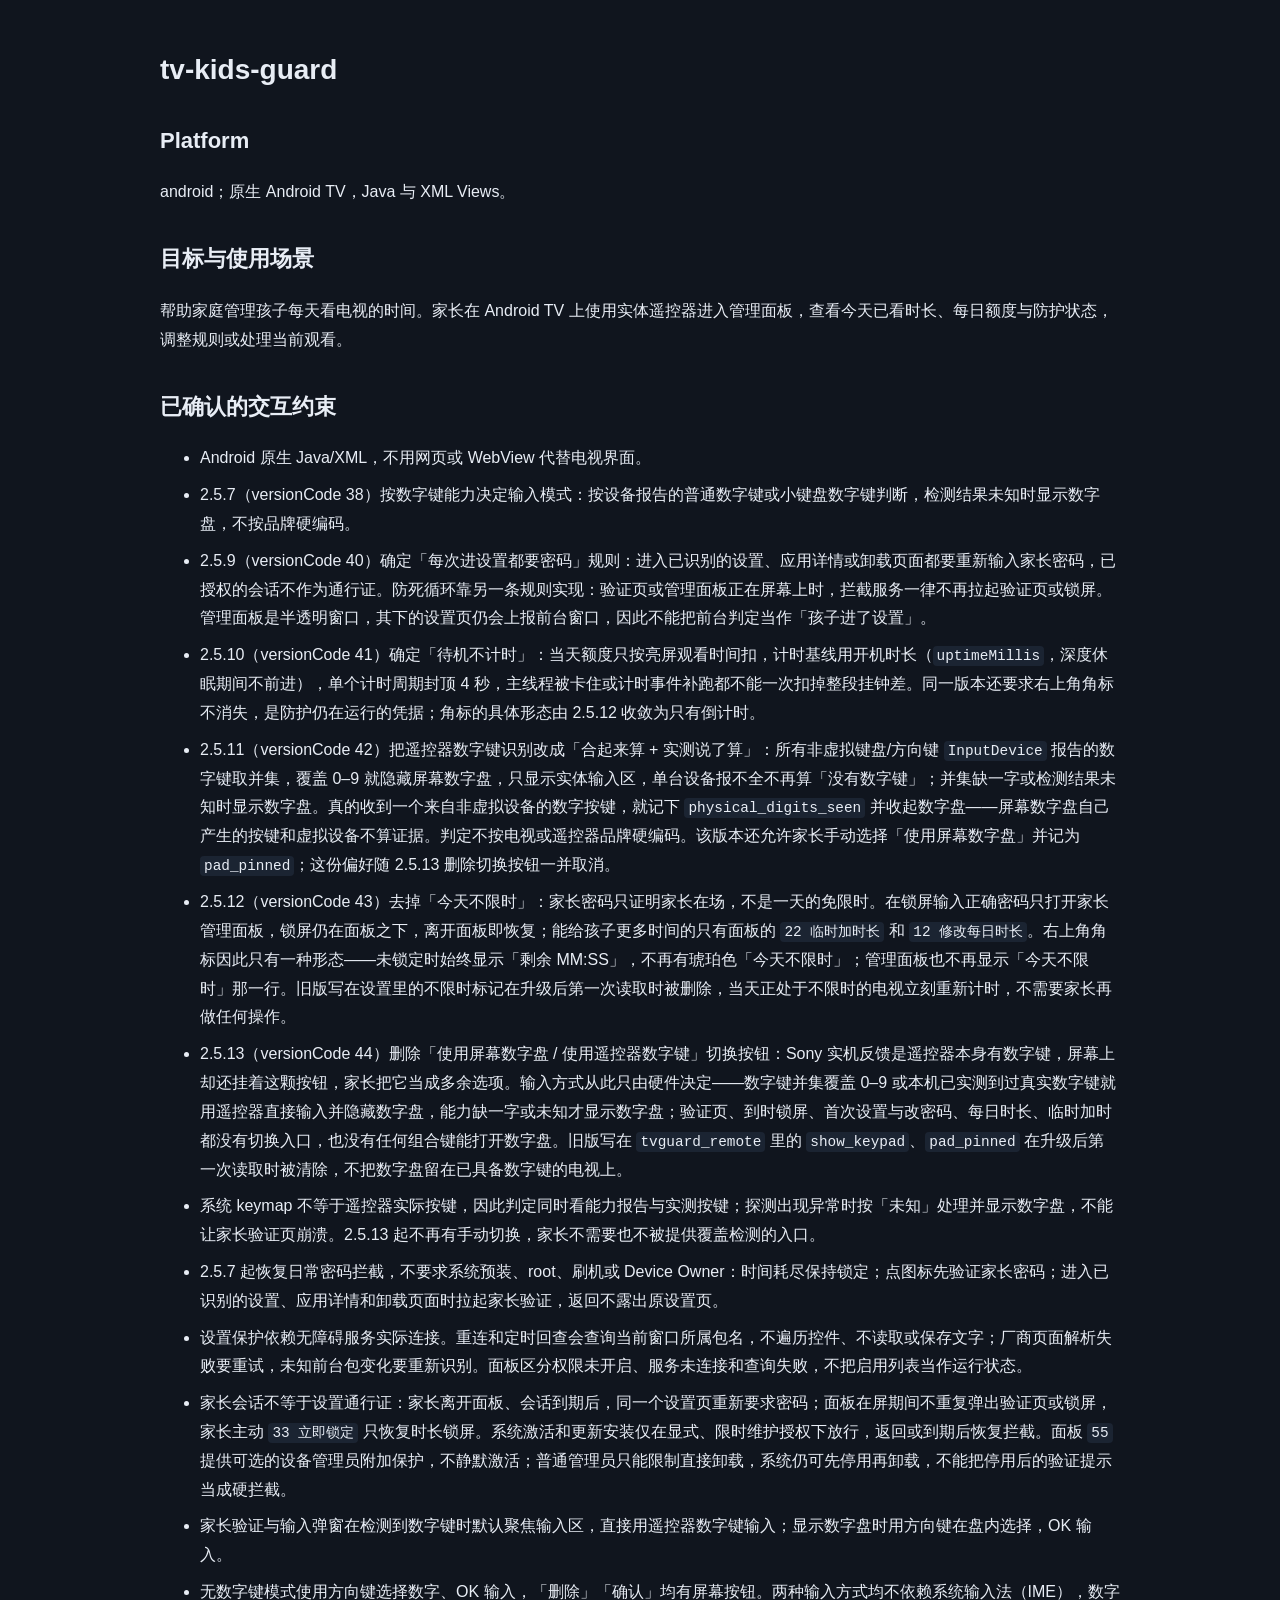
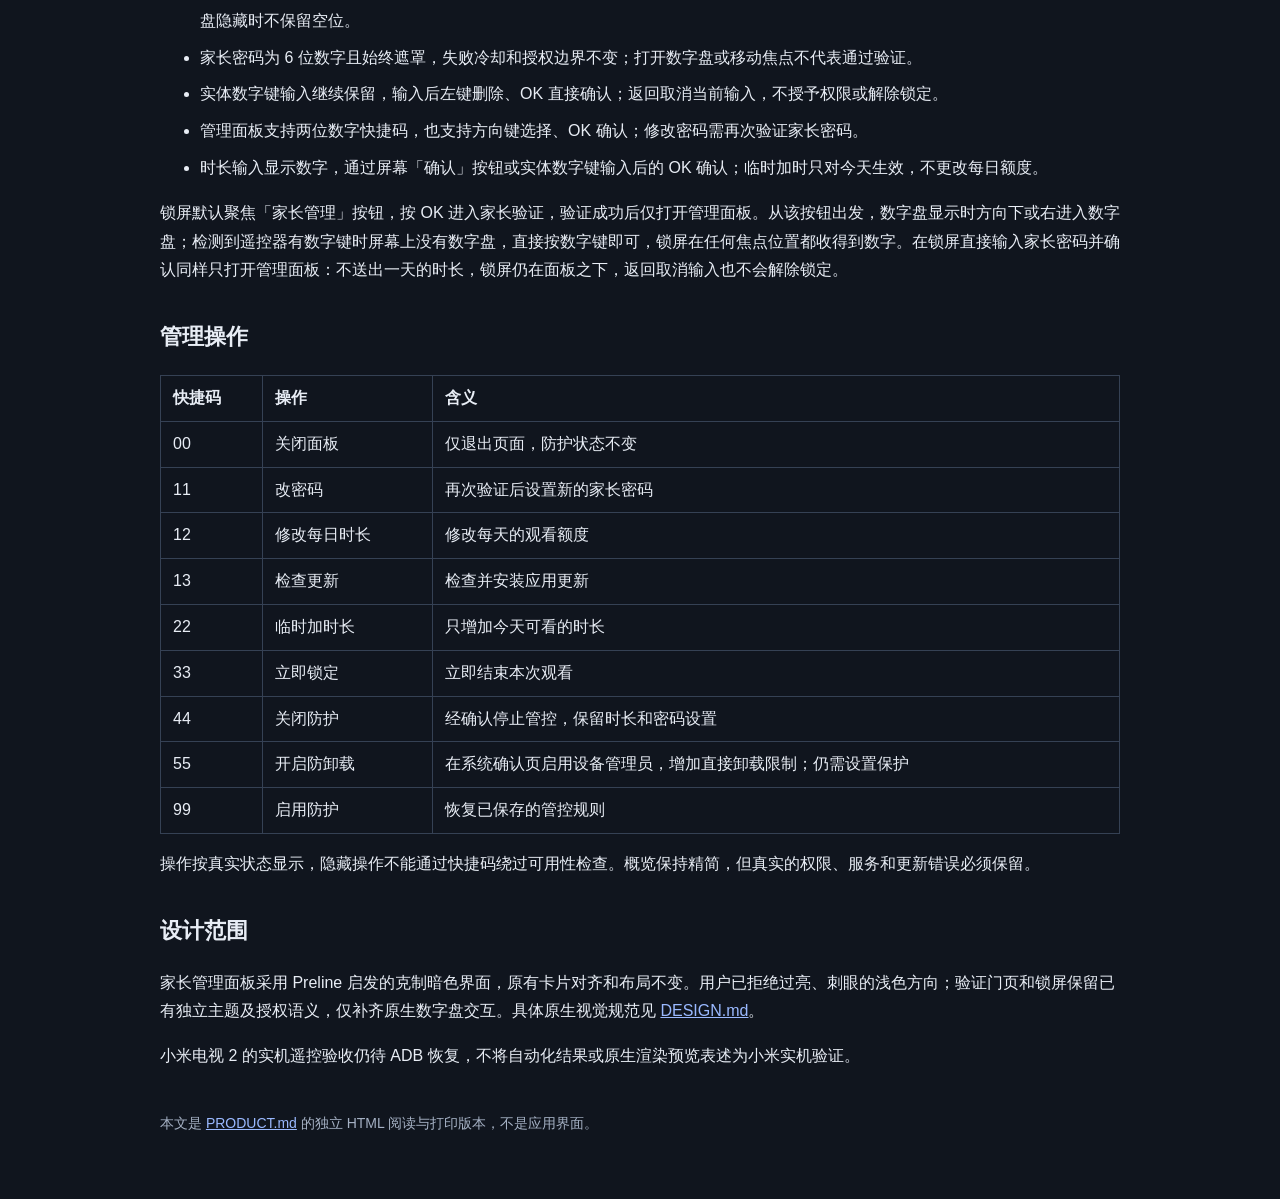
==== PRODUCT.html @ c58eb55c "feat: let the hardware alone pick the input mode The Sony remote has number keys, the pad was correc" ====
<!doctype html>
<html lang="zh-CN">
<head>
<meta charset="utf-8">
<meta name="viewport" content="width=device-width, initial-scale=1">
<title>tv-kids-guard</title>
<style>html{color-scheme:dark}body{margin:0;background:#10151e;color:#e8edf5;font:16px/1.8 sans-serif}main{max-width:960px;margin:auto;padding:32px 24px 64px}h1{font-size:28px;line-height:1.35}h2{font-size:22px;margin-top:32px}p,li{overflow-wrap:anywhere}li+li{margin-top:8px}a{color:#9ab9ff}a:focus-visible,summary:focus-visible{outline:2px solid #9ab9ff;outline-offset:4px}code,pre{font-family:monospace;font-size:.9em}code{background:#1b2432;padding:2px 4px;border-radius:4px}details{padding:12px 16px;background:#1b2432;border:1px solid #354154;border-radius:10px}summary{cursor:pointer}pre{overflow:auto;line-height:1.5}.table-wrap{overflow:auto}table{border-collapse:collapse;width:100%}th,td{padding:8px 12px;border:1px solid #354154;text-align:left}footer{margin-top:40px;color:#a5b1c4;font-size:14px}@media(max-width:600px){main{padding:20px 16px 40px}h1{font-size:25px}}@media print{html{color-scheme:light}body{background:white;color:black;font-size:11pt}main{max-width:none;padding:0}a{color:inherit}code,details{background:transparent}pre{white-space:pre-wrap}h2{break-after:avoid}li,tr{break-inside:avoid}details{display:none}footer{color:#444}}</style>
</head>
<body><main>
<h1>tv-kids-guard</h1>
<h2>Platform</h2>
<p>android；原生 Android TV，Java 与 XML Views。</p>
<h2>目标与使用场景</h2>
<p>帮助家庭管理孩子每天看电视的时间。家长在 Android TV 上使用实体遥控器进入管理面板，查看今天已看时长、每日额度与防护状态，调整规则或处理当前观看。</p>
<h2>已确认的交互约束</h2>
<ul>
  <li>Android 原生 Java/XML，不用网页或 WebView 代替电视界面。</li>
  <li>2.5.7（versionCode 38）按数字键能力决定输入模式：按设备报告的普通数字键或小键盘数字键判断，检测结果未知时显示数字盘，不按品牌硬编码。</li>
  <li>2.5.9（versionCode 40）确定「每次进设置都要密码」规则：进入已识别的设置、应用详情或卸载页面都要重新输入家长密码，已授权的会话不作为通行证。防死循环靠另一条规则实现：验证页或管理面板正在屏幕上时，拦截服务一律不再拉起验证页或锁屏。管理面板是半透明窗口，其下的设置页仍会上报前台窗口，因此不能把前台判定当作「孩子进了设置」。</li>
  <li>2.5.10（versionCode 41）确定「待机不计时」：当天额度只按亮屏观看时间扣，计时基线用开机时长（<code>uptimeMillis</code>，深度休眠期间不前进），单个计时周期封顶 4 秒，主线程被卡住或计时事件补跑都不能一次扣掉整段挂钟差。同一版本还要求右上角角标不消失，是防护仍在运行的凭据；角标的具体形态由 2.5.12 收敛为只有倒计时。</li>
  <li>2.5.11（versionCode 42）把遥控器数字键识别改成「合起来算 + 实测说了算」：所有非虚拟键盘/方向键 <code>InputDevice</code> 报告的数字键取并集，覆盖 0–9 就隐藏屏幕数字盘，只显示实体输入区，单台设备报不全不再算「没有数字键」；并集缺一字或检测结果未知时显示数字盘。真的收到一个来自非虚拟设备的数字按键，就记下 <code>physical_digits_seen</code> 并收起数字盘——屏幕数字盘自己产生的按键和虚拟设备不算证据。判定不按电视或遥控器品牌硬编码。该版本还允许家长手动选择「使用屏幕数字盘」并记为 <code>pad_pinned</code>；这份偏好随 2.5.13 删除切换按钮一并取消。</li>
  <li>2.5.12（versionCode 43）去掉「今天不限时」：家长密码只证明家长在场，不是一天的免限时。在锁屏输入正确密码只打开家长管理面板，锁屏仍在面板之下，离开面板即恢复；能给孩子更多时间的只有面板的 <code>22 临时加时长</code> 和 <code>12 修改每日时长</code>。右上角角标因此只有一种形态——未锁定时始终显示「剩余 MM:SS」，不再有琥珀色「今天不限时」；管理面板也不再显示「今天不限时」那一行。旧版写在设置里的不限时标记在升级后第一次读取时被删除，当天正处于不限时的电视立刻重新计时，不需要家长再做任何操作。</li>
  <li>2.5.13（versionCode 44）删除「使用屏幕数字盘 / 使用遥控器数字键」切换按钮：Sony 实机反馈是遥控器本身有数字键，屏幕上却还挂着这颗按钮，家长把它当成多余选项。输入方式从此只由硬件决定——数字键并集覆盖 0–9 或本机已实测到过真实数字键就用遥控器直接输入并隐藏数字盘，能力缺一字或未知才显示数字盘；验证页、到时锁屏、首次设置与改密码、每日时长、临时加时都没有切换入口，也没有任何组合键能打开数字盘。旧版写在 <code>tvguard_remote</code> 里的 <code>show_keypad</code>、<code>pad_pinned</code> 在升级后第一次读取时被清除，不把数字盘留在已具备数字键的电视上。</li>
  <li>系统 keymap 不等于遥控器实际按键，因此判定同时看能力报告与实测按键；探测出现异常时按「未知」处理并显示数字盘，不能让家长验证页崩溃。2.5.13 起不再有手动切换，家长不需要也不被提供覆盖检测的入口。</li>
  <li>2.5.7 起恢复日常密码拦截，不要求系统预装、root、刷机或 Device Owner：时间耗尽保持锁定；点图标先验证家长密码；进入已识别的设置、应用详情和卸载页面时拉起家长验证，返回不露出原设置页。</li>
  <li>设置保护依赖无障碍服务实际连接。重连和定时回查会查询当前窗口所属包名，不遍历控件、不读取或保存文字；厂商页面解析失败要重试，未知前台包变化要重新识别。面板区分权限未开启、服务未连接和查询失败，不把启用列表当作运行状态。</li>
  <li>家长会话不等于设置通行证：家长离开面板、会话到期后，同一个设置页重新要求密码；面板在屏期间不重复弹出验证页或锁屏，家长主动 <code>33 立即锁定</code> 只恢复时长锁屏。系统激活和更新安装仅在显式、限时维护授权下放行，返回或到期后恢复拦截。面板 <code>55</code> 提供可选的设备管理员附加保护，不静默激活；普通管理员只能限制直接卸载，系统仍可先停用再卸载，不能把停用后的验证提示当成硬拦截。</li>
  <li>家长验证与输入弹窗在检测到数字键时默认聚焦输入区，直接用遥控器数字键输入；显示数字盘时用方向键在盘内选择，OK 输入。</li>
  <li>无数字键模式使用方向键选择数字、OK 输入，「删除」「确认」均有屏幕按钮。两种输入方式均不依赖系统输入法（IME），数字盘隐藏时不保留空位。</li>
  <li>家长密码为 6 位数字且始终遮罩，失败冷却和授权边界不变；打开数字盘或移动焦点不代表通过验证。</li>
  <li>实体数字键输入继续保留，输入后左键删除、OK 直接确认；返回取消当前输入，不授予权限或解除锁定。</li>
  <li>管理面板支持两位数字快捷码，也支持方向键选择、OK 确认；修改密码需再次验证家长密码。</li>
  <li>时长输入显示数字，通过屏幕「确认」按钮或实体数字键输入后的 OK 确认；临时加时只对今天生效，不更改每日额度。</li>
</ul>
<p>锁屏默认聚焦「家长管理」按钮，按 OK 进入家长验证，验证成功后仅打开管理面板。从该按钮出发，数字盘显示时方向下或右进入数字盘；检测到遥控器有数字键时屏幕上没有数字盘，直接按数字键即可，锁屏在任何焦点位置都收得到数字。在锁屏直接输入家长密码并确认同样只打开管理面板：不送出一天的时长，锁屏仍在面板之下，返回取消输入也不会解除锁定。</p>
<h2>管理操作</h2>
<div class="table-wrap" tabindex="0"><table><thead><tr>
<th scope="col">快捷码</th>
<th scope="col">操作</th>
<th scope="col">含义</th>
</tr></thead><tbody>
<tr><td>00</td><td>关闭面板</td><td>仅退出页面，防护状态不变</td></tr>
<tr><td>11</td><td>改密码</td><td>再次验证后设置新的家长密码</td></tr>
<tr><td>12</td><td>修改每日时长</td><td>修改每天的观看额度</td></tr>
<tr><td>13</td><td>检查更新</td><td>检查并安装应用更新</td></tr>
<tr><td>22</td><td>临时加时长</td><td>只增加今天可看的时长</td></tr>
<tr><td>33</td><td>立即锁定</td><td>立即结束本次观看</td></tr>
<tr><td>44</td><td>关闭防护</td><td>经确认停止管控，保留时长和密码设置</td></tr>
<tr><td>55</td><td>开启防卸载</td><td>在系统确认页启用设备管理员，增加直接卸载限制；仍需设置保护</td></tr>
<tr><td>99</td><td>启用防护</td><td>恢复已保存的管控规则</td></tr>
</tbody></table></div>
<p>操作按真实状态显示，隐藏操作不能通过快捷码绕过可用性检查。概览保持精简，但真实的权限、服务和更新错误必须保留。</p>
<h2>设计范围</h2>
<p>家长管理面板采用 Preline 启发的克制暗色界面，原有卡片对齐和布局不变。用户已拒绝过亮、刺眼的浅色方向；验证门页和锁屏保留已有独立主题及授权语义，仅补齐原生数字盘交互。具体原生视觉规范见 <a href="DESIGN.md">DESIGN.md</a>。</p>
<p>小米电视 2 的实机遥控验收仍待 ADB 恢复，不将自动化结果或原生渲染预览表述为小米实机验证。</p>
<footer>本文是 <a href="PRODUCT.md">PRODUCT.md</a> 的独立 HTML 阅读与打印版本，不是应用界面。</footer>
</main></body>
</html>
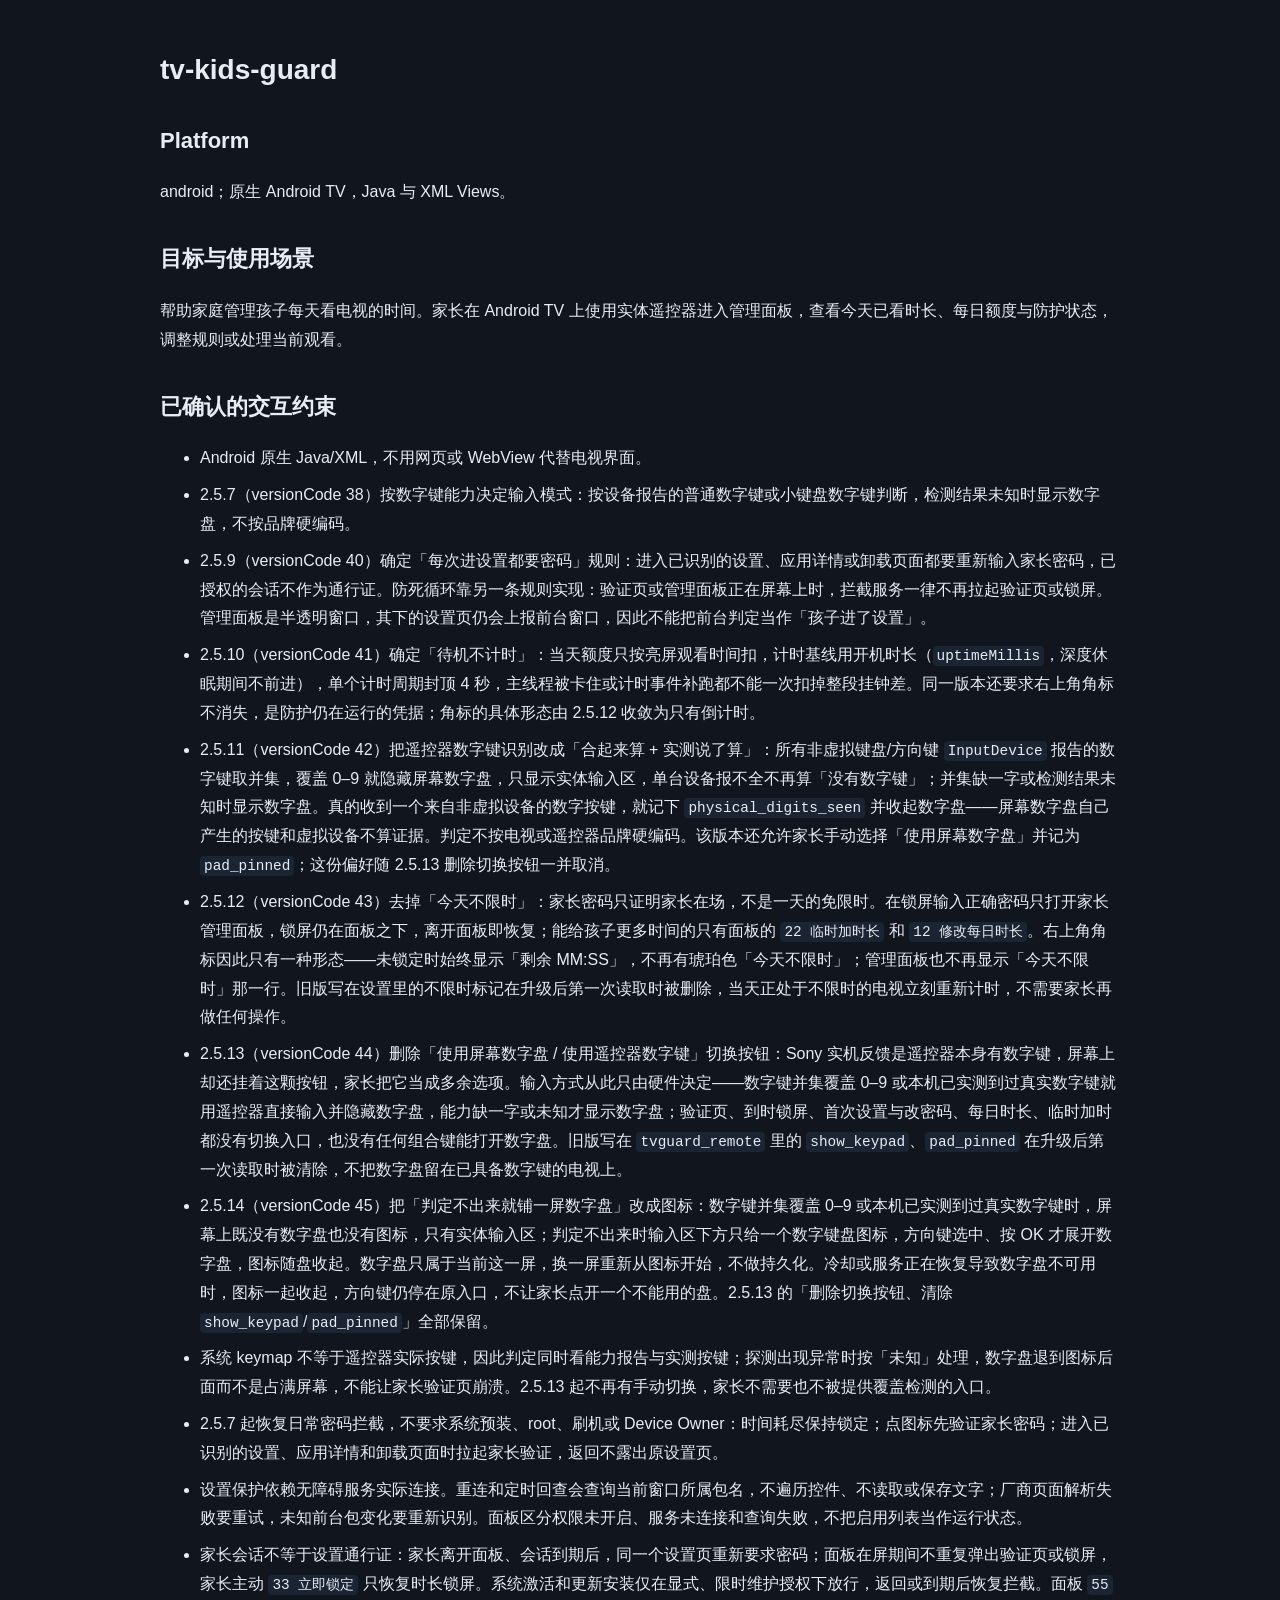
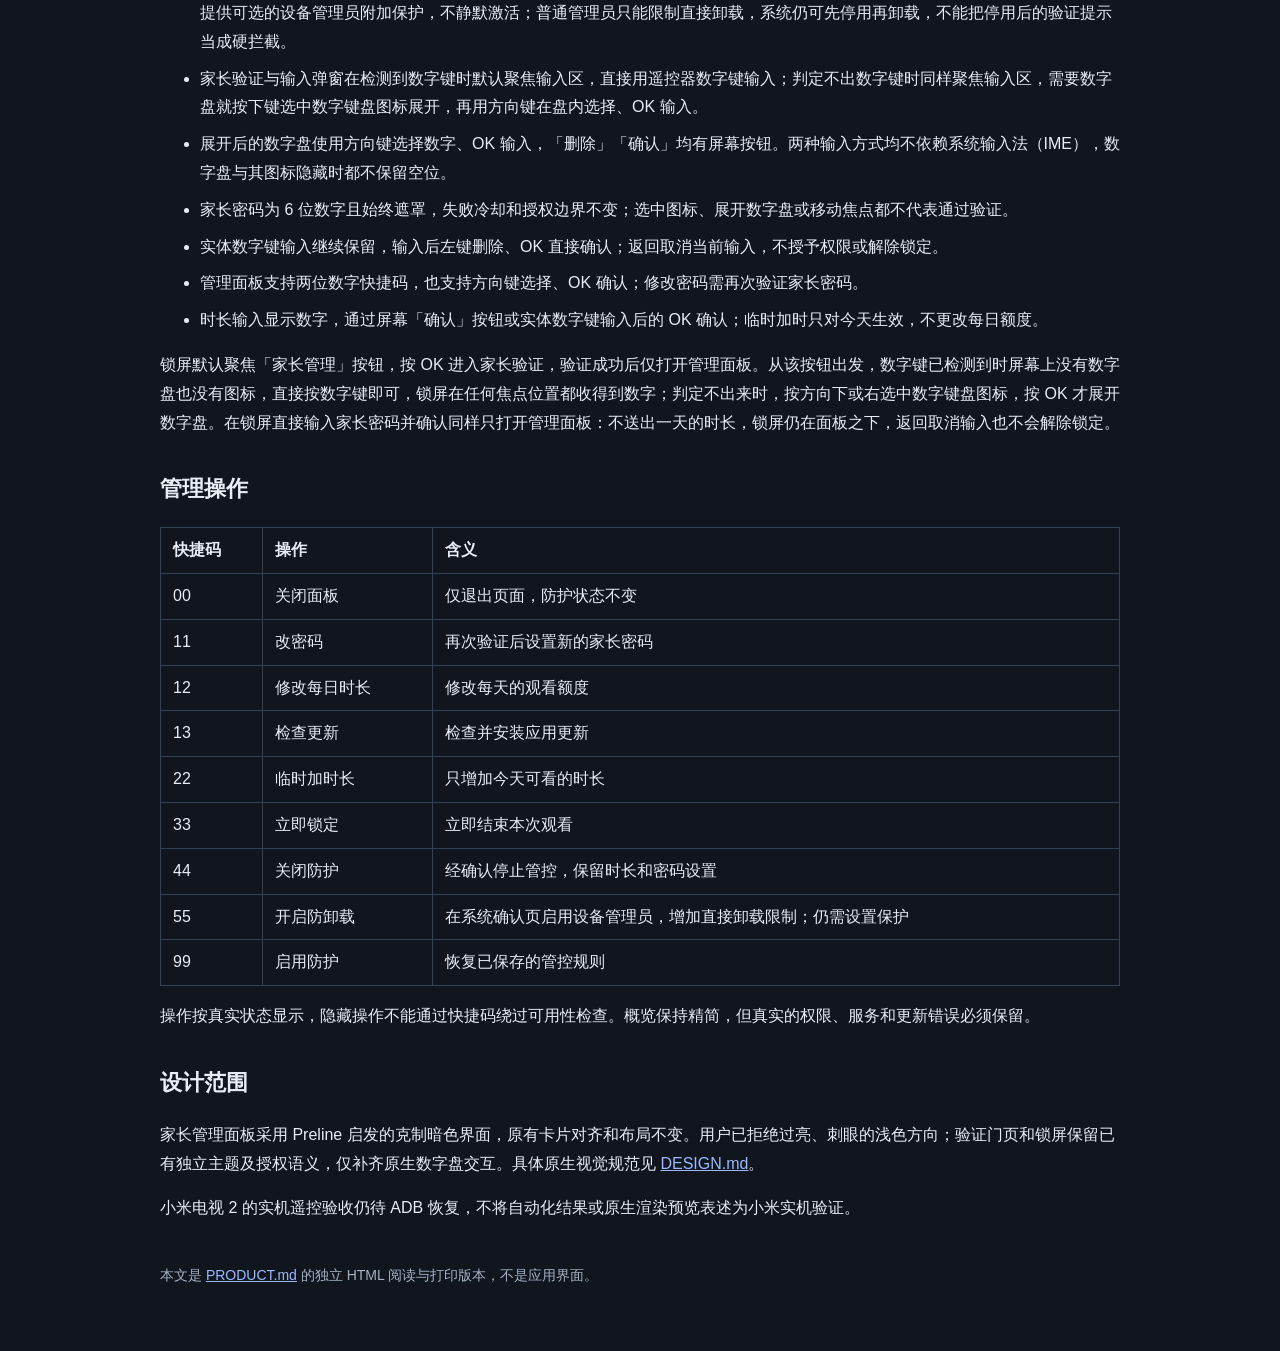
==== commit d4848f39: "feat: keep the number pad behind an icon until it is asked for 2.5.14 (versionCode 45). A television" ====
--- a/PRODUCT.html
+++ b/PRODUCT.html
@@ -21,18 +21,19 @@
   <li>2.5.11（versionCode 42）把遥控器数字键识别改成「合起来算 + 实测说了算」：所有非虚拟键盘/方向键 <code>InputDevice</code> 报告的数字键取并集，覆盖 0–9 就隐藏屏幕数字盘，只显示实体输入区，单台设备报不全不再算「没有数字键」；并集缺一字或检测结果未知时显示数字盘。真的收到一个来自非虚拟设备的数字按键，就记下 <code>physical_digits_seen</code> 并收起数字盘——屏幕数字盘自己产生的按键和虚拟设备不算证据。判定不按电视或遥控器品牌硬编码。该版本还允许家长手动选择「使用屏幕数字盘」并记为 <code>pad_pinned</code>；这份偏好随 2.5.13 删除切换按钮一并取消。</li>
   <li>2.5.12（versionCode 43）去掉「今天不限时」：家长密码只证明家长在场，不是一天的免限时。在锁屏输入正确密码只打开家长管理面板，锁屏仍在面板之下，离开面板即恢复；能给孩子更多时间的只有面板的 <code>22 临时加时长</code> 和 <code>12 修改每日时长</code>。右上角角标因此只有一种形态——未锁定时始终显示「剩余 MM:SS」，不再有琥珀色「今天不限时」；管理面板也不再显示「今天不限时」那一行。旧版写在设置里的不限时标记在升级后第一次读取时被删除，当天正处于不限时的电视立刻重新计时，不需要家长再做任何操作。</li>
   <li>2.5.13（versionCode 44）删除「使用屏幕数字盘 / 使用遥控器数字键」切换按钮：Sony 实机反馈是遥控器本身有数字键，屏幕上却还挂着这颗按钮，家长把它当成多余选项。输入方式从此只由硬件决定——数字键并集覆盖 0–9 或本机已实测到过真实数字键就用遥控器直接输入并隐藏数字盘，能力缺一字或未知才显示数字盘；验证页、到时锁屏、首次设置与改密码、每日时长、临时加时都没有切换入口，也没有任何组合键能打开数字盘。旧版写在 <code>tvguard_remote</code> 里的 <code>show_keypad</code>、<code>pad_pinned</code> 在升级后第一次读取时被清除，不把数字盘留在已具备数字键的电视上。</li>
-  <li>系统 keymap 不等于遥控器实际按键，因此判定同时看能力报告与实测按键；探测出现异常时按「未知」处理并显示数字盘，不能让家长验证页崩溃。2.5.13 起不再有手动切换，家长不需要也不被提供覆盖检测的入口。</li>
+  <li>2.5.14（versionCode 45）把「判定不出来就铺一屏数字盘」改成图标：数字键并集覆盖 0–9 或本机已实测到过真实数字键时，屏幕上既没有数字盘也没有图标，只有实体输入区；判定不出来时输入区下方只给一个数字键盘图标，方向键选中、按 OK 才展开数字盘，图标随盘收起。数字盘只属于当前这一屏，换一屏重新从图标开始，不做持久化。冷却或服务正在恢复导致数字盘不可用时，图标一起收起，方向键仍停在原入口，不让家长点开一个不能用的盘。2.5.13 的「删除切换按钮、清除 <code>show_keypad</code>/<code>pad_pinned</code>」全部保留。</li>
+  <li>系统 keymap 不等于遥控器实际按键，因此判定同时看能力报告与实测按键；探测出现异常时按「未知」处理，数字盘退到图标后面而不是占满屏幕，不能让家长验证页崩溃。2.5.13 起不再有手动切换，家长不需要也不被提供覆盖检测的入口。</li>
   <li>2.5.7 起恢复日常密码拦截，不要求系统预装、root、刷机或 Device Owner：时间耗尽保持锁定；点图标先验证家长密码；进入已识别的设置、应用详情和卸载页面时拉起家长验证，返回不露出原设置页。</li>
   <li>设置保护依赖无障碍服务实际连接。重连和定时回查会查询当前窗口所属包名，不遍历控件、不读取或保存文字；厂商页面解析失败要重试，未知前台包变化要重新识别。面板区分权限未开启、服务未连接和查询失败，不把启用列表当作运行状态。</li>
   <li>家长会话不等于设置通行证：家长离开面板、会话到期后，同一个设置页重新要求密码；面板在屏期间不重复弹出验证页或锁屏，家长主动 <code>33 立即锁定</code> 只恢复时长锁屏。系统激活和更新安装仅在显式、限时维护授权下放行，返回或到期后恢复拦截。面板 <code>55</code> 提供可选的设备管理员附加保护，不静默激活；普通管理员只能限制直接卸载，系统仍可先停用再卸载，不能把停用后的验证提示当成硬拦截。</li>
-  <li>家长验证与输入弹窗在检测到数字键时默认聚焦输入区，直接用遥控器数字键输入；显示数字盘时用方向键在盘内选择，OK 输入。</li>
-  <li>无数字键模式使用方向键选择数字、OK 输入，「删除」「确认」均有屏幕按钮。两种输入方式均不依赖系统输入法（IME），数字盘隐藏时不保留空位。</li>
-  <li>家长密码为 6 位数字且始终遮罩，失败冷却和授权边界不变；打开数字盘或移动焦点不代表通过验证。</li>
+  <li>家长验证与输入弹窗在检测到数字键时默认聚焦输入区，直接用遥控器数字键输入；判定不出数字键时同样聚焦输入区，需要数字盘就按下键选中数字键盘图标展开，再用方向键在盘内选择、OK 输入。</li>
+  <li>展开后的数字盘使用方向键选择数字、OK 输入，「删除」「确认」均有屏幕按钮。两种输入方式均不依赖系统输入法（IME），数字盘与其图标隐藏时都不保留空位。</li>
+  <li>家长密码为 6 位数字且始终遮罩，失败冷却和授权边界不变；选中图标、展开数字盘或移动焦点都不代表通过验证。</li>
   <li>实体数字键输入继续保留，输入后左键删除、OK 直接确认；返回取消当前输入，不授予权限或解除锁定。</li>
   <li>管理面板支持两位数字快捷码，也支持方向键选择、OK 确认；修改密码需再次验证家长密码。</li>
   <li>时长输入显示数字，通过屏幕「确认」按钮或实体数字键输入后的 OK 确认；临时加时只对今天生效，不更改每日额度。</li>
 </ul>
-<p>锁屏默认聚焦「家长管理」按钮，按 OK 进入家长验证，验证成功后仅打开管理面板。从该按钮出发，数字盘显示时方向下或右进入数字盘；检测到遥控器有数字键时屏幕上没有数字盘，直接按数字键即可，锁屏在任何焦点位置都收得到数字。在锁屏直接输入家长密码并确认同样只打开管理面板：不送出一天的时长，锁屏仍在面板之下，返回取消输入也不会解除锁定。</p>
+<p>锁屏默认聚焦「家长管理」按钮，按 OK 进入家长验证，验证成功后仅打开管理面板。从该按钮出发，数字键已检测到时屏幕上没有数字盘也没有图标，直接按数字键即可，锁屏在任何焦点位置都收得到数字；判定不出来时，按方向下或右选中数字键盘图标，按 OK 才展开数字盘。在锁屏直接输入家长密码并确认同样只打开管理面板：不送出一天的时长，锁屏仍在面板之下，返回取消输入也不会解除锁定。</p>
 <h2>管理操作</h2>
 <div class="table-wrap" tabindex="0"><table><thead><tr>
 <th scope="col">快捷码</th>
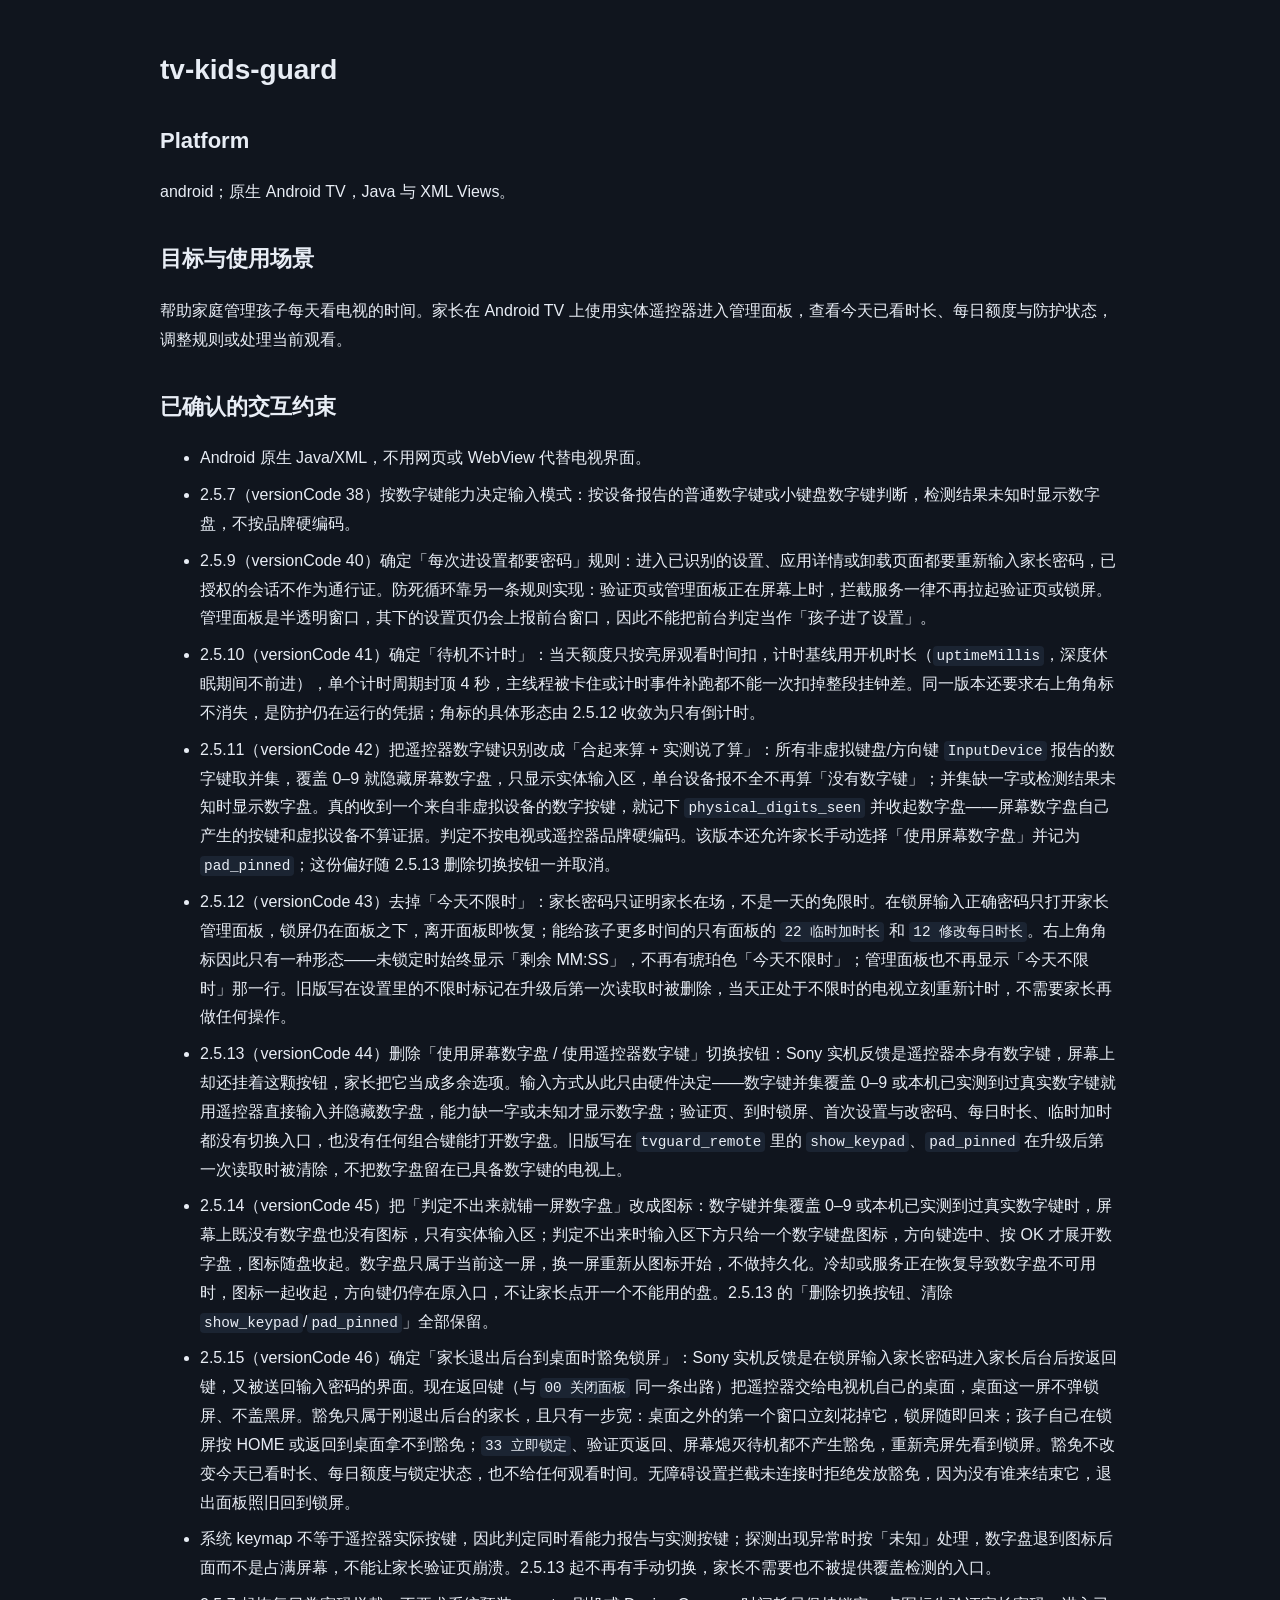
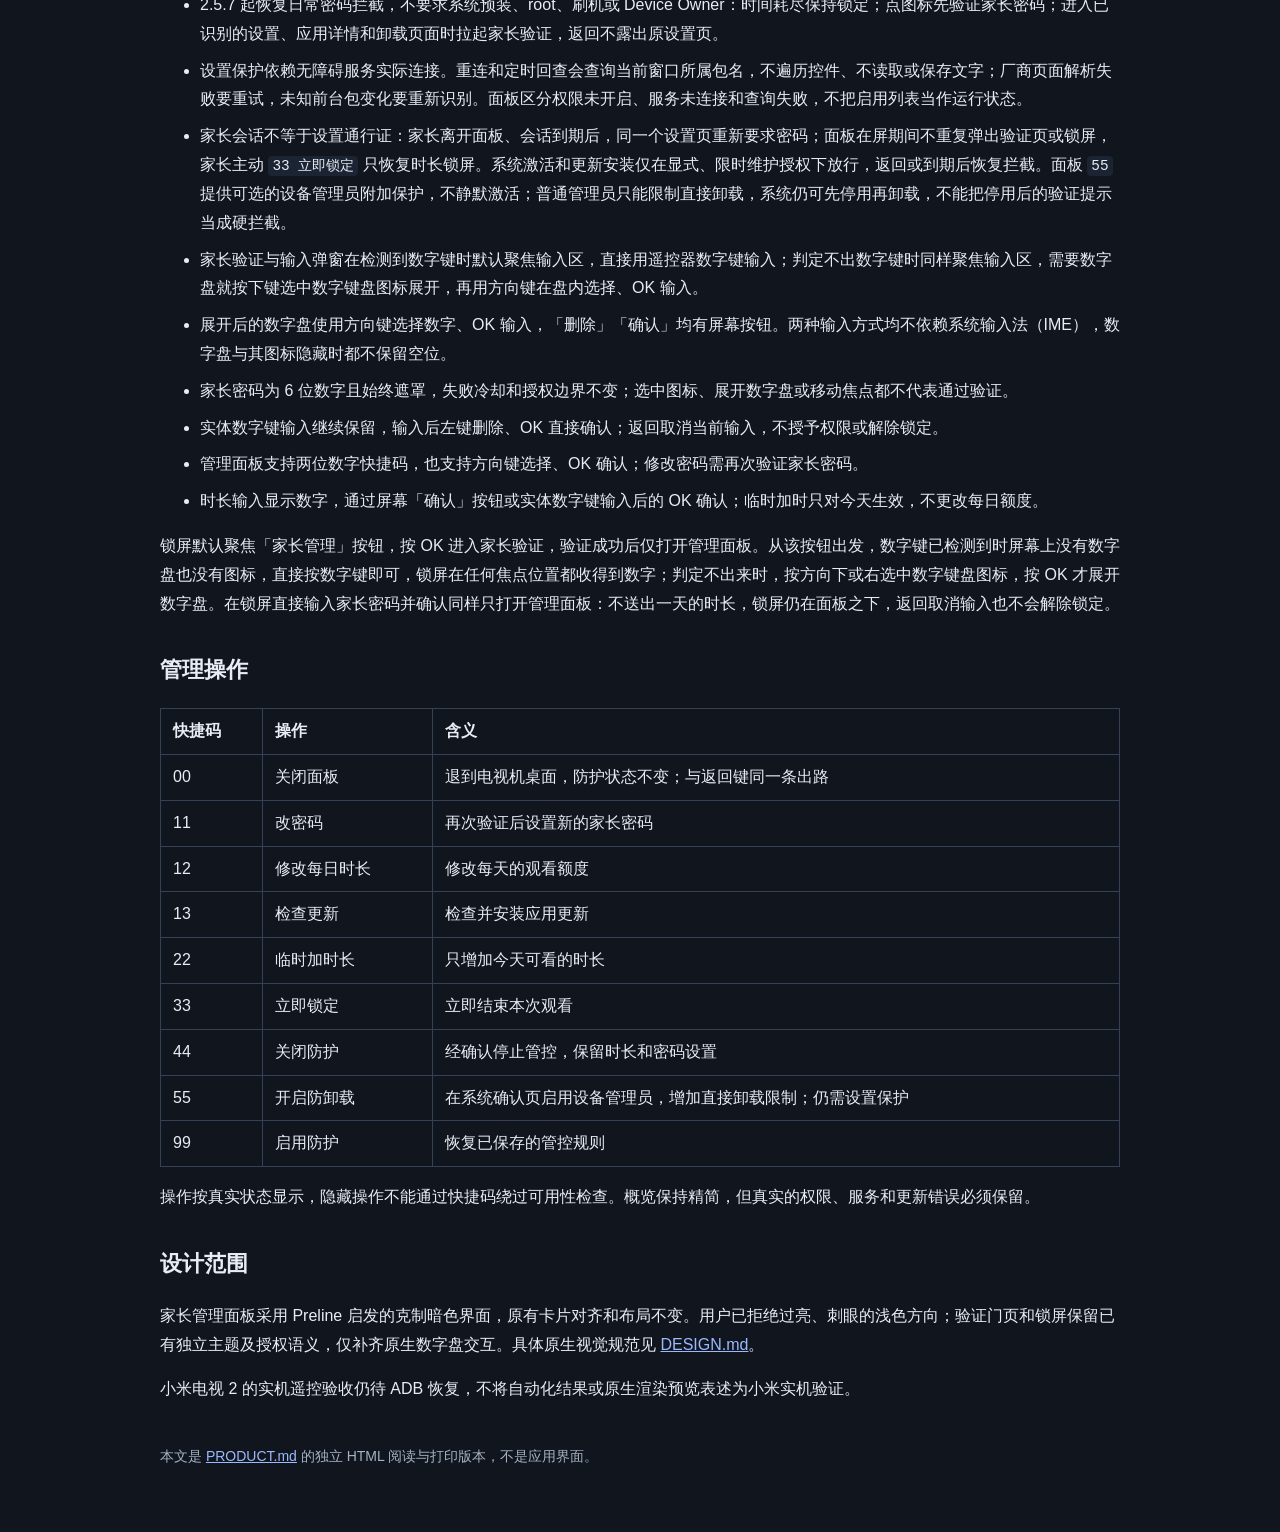
==== commit c341fb74: "feat: let a parent step out of the console to the desktop Backing out of the parent panel used to la" ====
--- a/PRODUCT.html
+++ b/PRODUCT.html
@@ -22,6 +22,7 @@
   <li>2.5.12（versionCode 43）去掉「今天不限时」：家长密码只证明家长在场，不是一天的免限时。在锁屏输入正确密码只打开家长管理面板，锁屏仍在面板之下，离开面板即恢复；能给孩子更多时间的只有面板的 <code>22 临时加时长</code> 和 <code>12 修改每日时长</code>。右上角角标因此只有一种形态——未锁定时始终显示「剩余 MM:SS」，不再有琥珀色「今天不限时」；管理面板也不再显示「今天不限时」那一行。旧版写在设置里的不限时标记在升级后第一次读取时被删除，当天正处于不限时的电视立刻重新计时，不需要家长再做任何操作。</li>
   <li>2.5.13（versionCode 44）删除「使用屏幕数字盘 / 使用遥控器数字键」切换按钮：Sony 实机反馈是遥控器本身有数字键，屏幕上却还挂着这颗按钮，家长把它当成多余选项。输入方式从此只由硬件决定——数字键并集覆盖 0–9 或本机已实测到过真实数字键就用遥控器直接输入并隐藏数字盘，能力缺一字或未知才显示数字盘；验证页、到时锁屏、首次设置与改密码、每日时长、临时加时都没有切换入口，也没有任何组合键能打开数字盘。旧版写在 <code>tvguard_remote</code> 里的 <code>show_keypad</code>、<code>pad_pinned</code> 在升级后第一次读取时被清除，不把数字盘留在已具备数字键的电视上。</li>
   <li>2.5.14（versionCode 45）把「判定不出来就铺一屏数字盘」改成图标：数字键并集覆盖 0–9 或本机已实测到过真实数字键时，屏幕上既没有数字盘也没有图标，只有实体输入区；判定不出来时输入区下方只给一个数字键盘图标，方向键选中、按 OK 才展开数字盘，图标随盘收起。数字盘只属于当前这一屏，换一屏重新从图标开始，不做持久化。冷却或服务正在恢复导致数字盘不可用时，图标一起收起，方向键仍停在原入口，不让家长点开一个不能用的盘。2.5.13 的「删除切换按钮、清除 <code>show_keypad</code>/<code>pad_pinned</code>」全部保留。</li>
+  <li>2.5.15（versionCode 46）确定「家长退出后台到桌面时豁免锁屏」：Sony 实机反馈是在锁屏输入家长密码进入家长后台后按返回键，又被送回输入密码的界面。现在返回键（与 <code>00 关闭面板</code> 同一条出路）把遥控器交给电视机自己的桌面，桌面这一屏不弹锁屏、不盖黑屏。豁免只属于刚退出后台的家长，且只有一步宽：桌面之外的第一个窗口立刻花掉它，锁屏随即回来；孩子自己在锁屏按 HOME 或返回到桌面拿不到豁免；<code>33 立即锁定</code>、验证页返回、屏幕熄灭待机都不产生豁免，重新亮屏先看到锁屏。豁免不改变今天已看时长、每日额度与锁定状态，也不给任何观看时间。无障碍设置拦截未连接时拒绝发放豁免，因为没有谁来结束它，退出面板照旧回到锁屏。</li>
   <li>系统 keymap 不等于遥控器实际按键，因此判定同时看能力报告与实测按键；探测出现异常时按「未知」处理，数字盘退到图标后面而不是占满屏幕，不能让家长验证页崩溃。2.5.13 起不再有手动切换，家长不需要也不被提供覆盖检测的入口。</li>
   <li>2.5.7 起恢复日常密码拦截，不要求系统预装、root、刷机或 Device Owner：时间耗尽保持锁定；点图标先验证家长密码；进入已识别的设置、应用详情和卸载页面时拉起家长验证，返回不露出原设置页。</li>
   <li>设置保护依赖无障碍服务实际连接。重连和定时回查会查询当前窗口所属包名，不遍历控件、不读取或保存文字；厂商页面解析失败要重试，未知前台包变化要重新识别。面板区分权限未开启、服务未连接和查询失败，不把启用列表当作运行状态。</li>
@@ -40,7 +41,7 @@
 <th scope="col">操作</th>
 <th scope="col">含义</th>
 </tr></thead><tbody>
-<tr><td>00</td><td>关闭面板</td><td>仅退出页面，防护状态不变</td></tr>
+<tr><td>00</td><td>关闭面板</td><td>退到电视机桌面，防护状态不变；与返回键同一条出路</td></tr>
 <tr><td>11</td><td>改密码</td><td>再次验证后设置新的家长密码</td></tr>
 <tr><td>12</td><td>修改每日时长</td><td>修改每天的观看额度</td></tr>
 <tr><td>13</td><td>检查更新</td><td>检查并安装应用更新</td></tr>
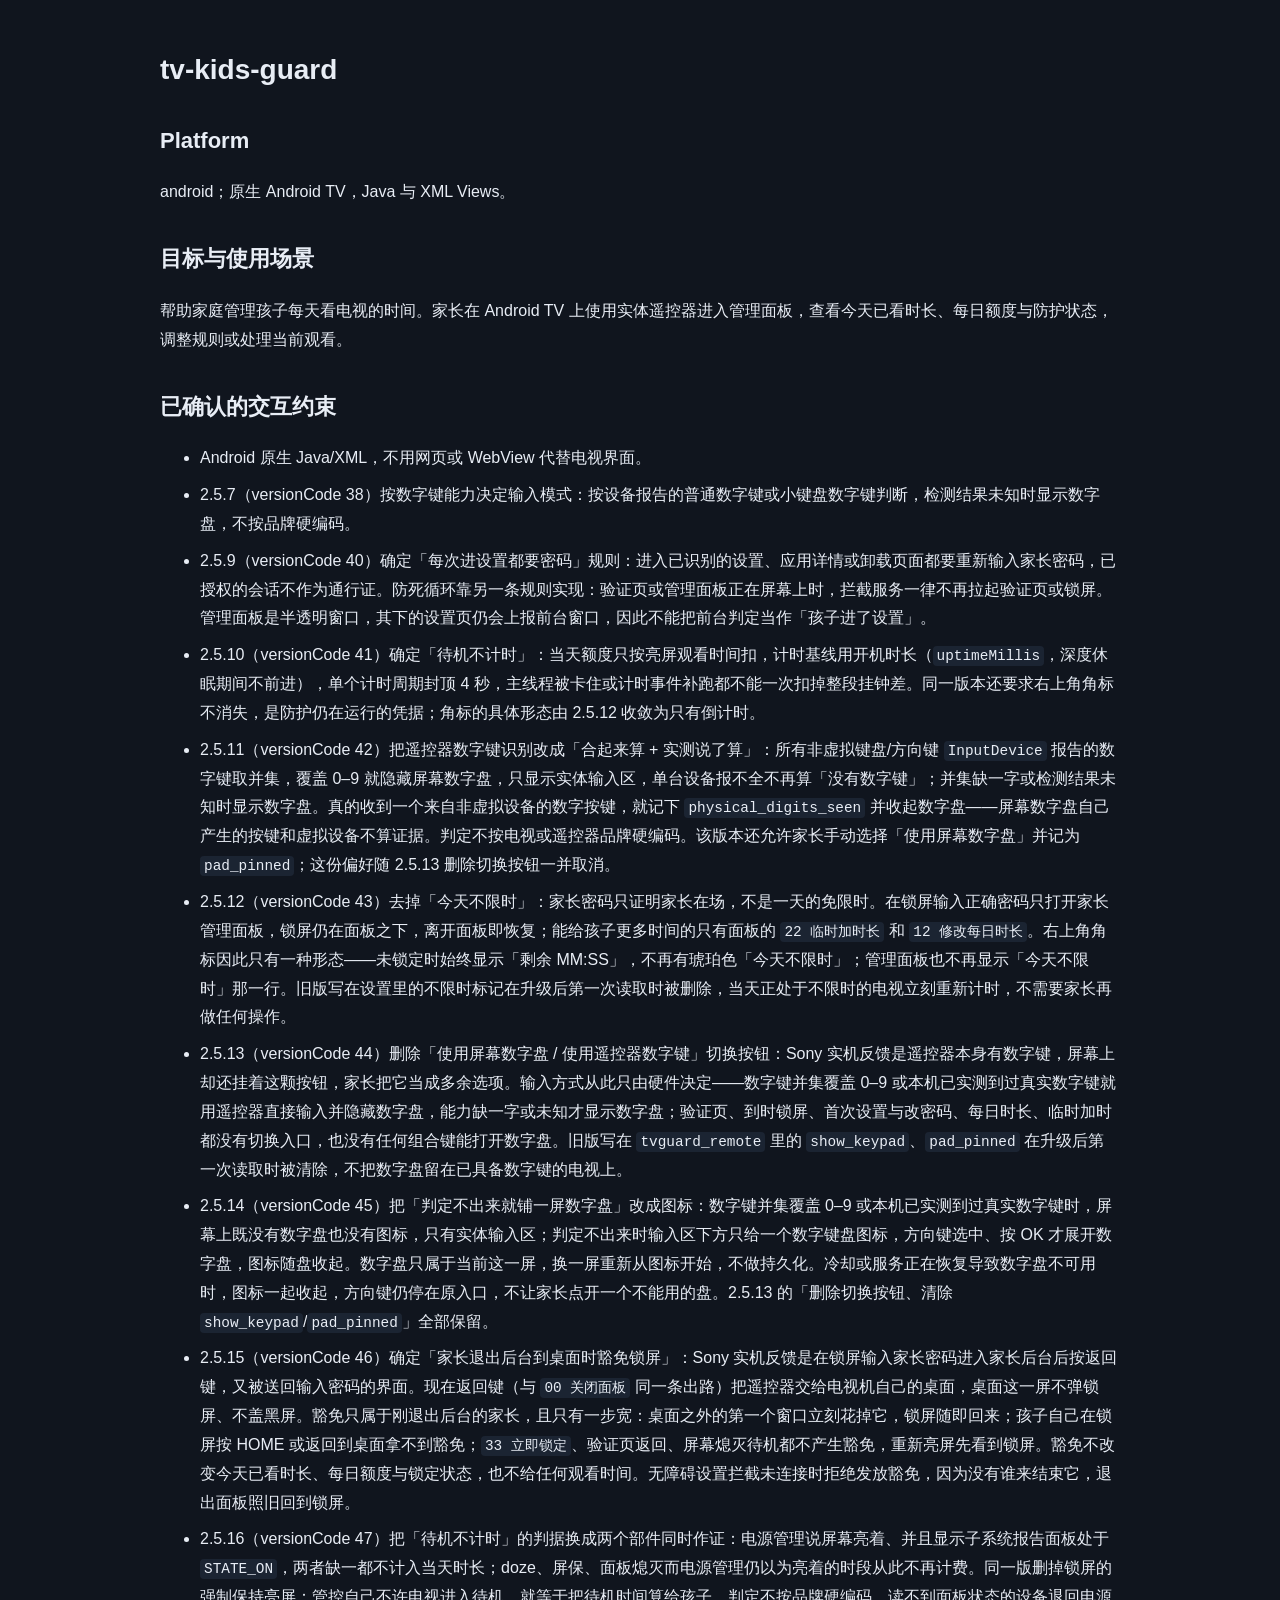
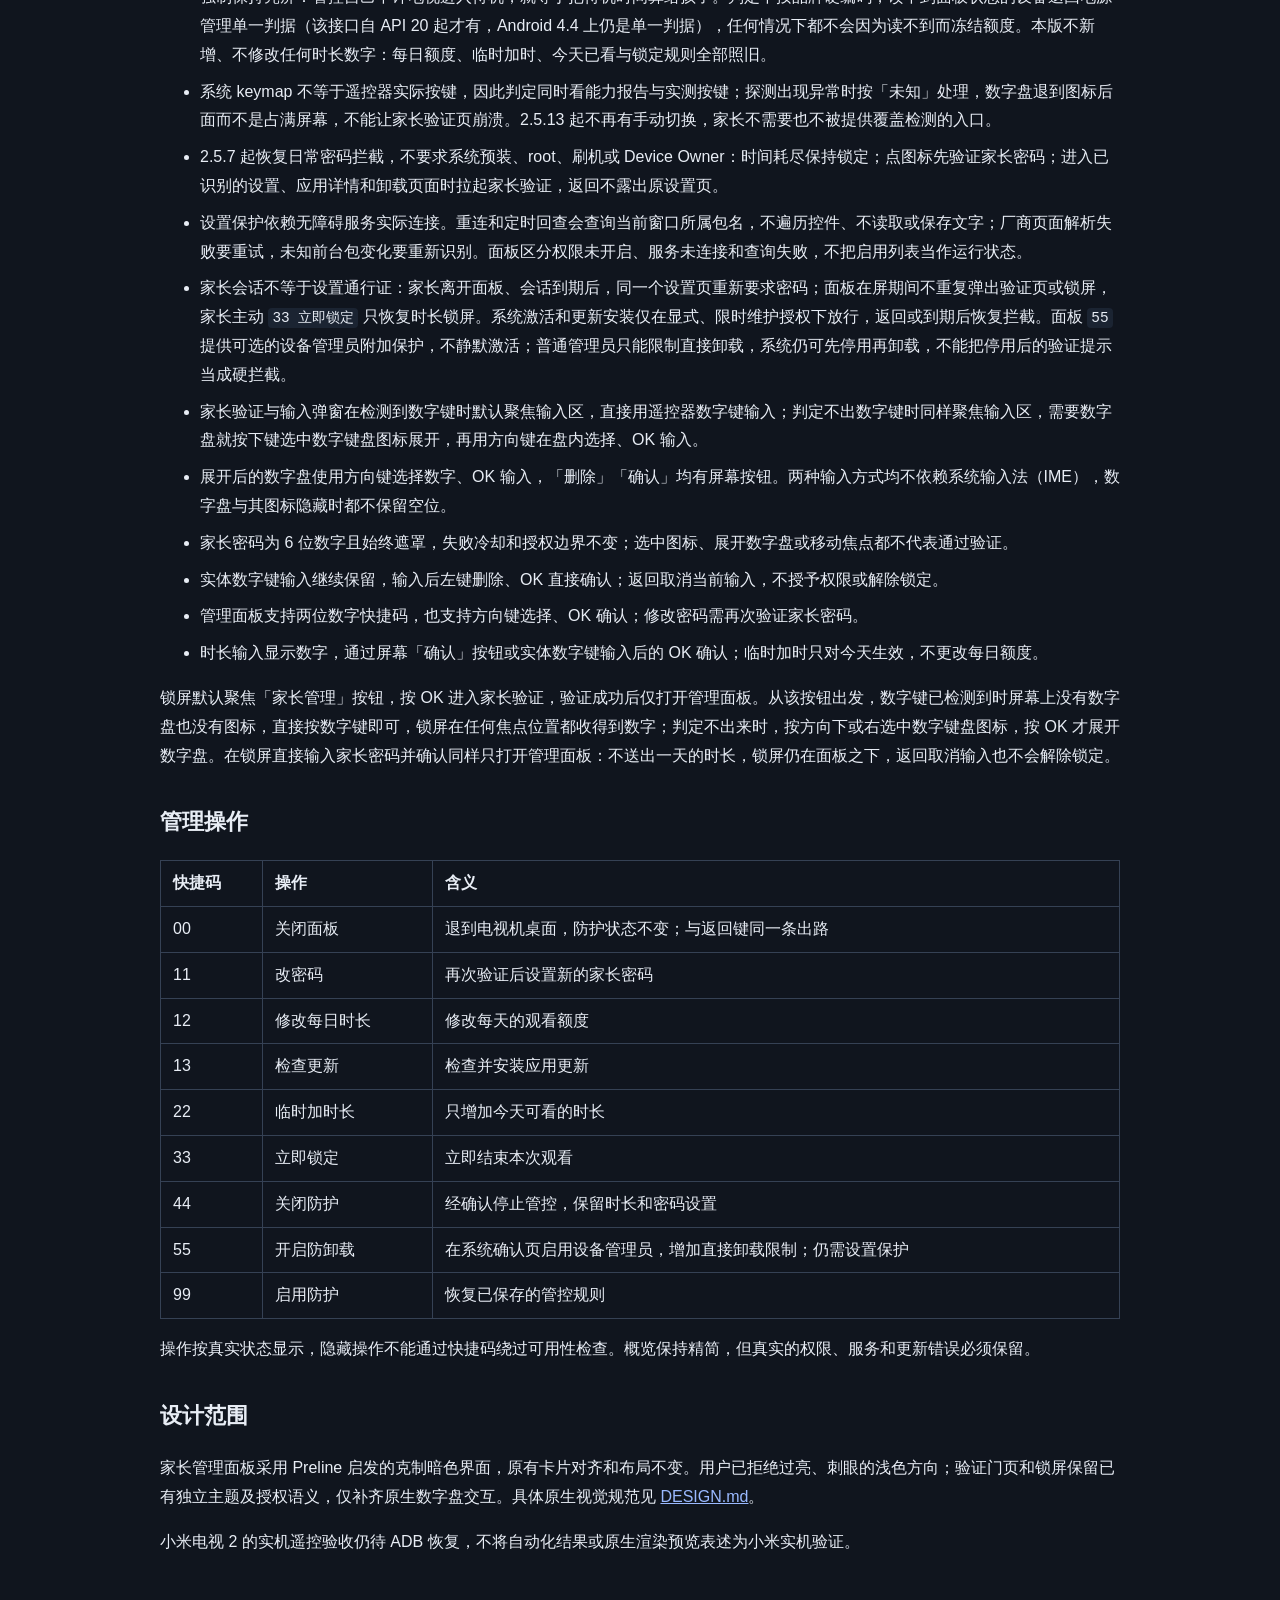
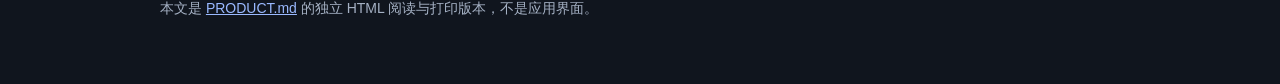
==== commit bfe822a1: "feat: ask the panel before charging a minute 待机不计时此前只信电源管理一个判据。Sony BRAVIA 4K 2015 的实机采样说明 这不够：77 分钟" ====
--- a/PRODUCT.html
+++ b/PRODUCT.html
@@ -23,6 +23,7 @@
   <li>2.5.13（versionCode 44）删除「使用屏幕数字盘 / 使用遥控器数字键」切换按钮：Sony 实机反馈是遥控器本身有数字键，屏幕上却还挂着这颗按钮，家长把它当成多余选项。输入方式从此只由硬件决定——数字键并集覆盖 0–9 或本机已实测到过真实数字键就用遥控器直接输入并隐藏数字盘，能力缺一字或未知才显示数字盘；验证页、到时锁屏、首次设置与改密码、每日时长、临时加时都没有切换入口，也没有任何组合键能打开数字盘。旧版写在 <code>tvguard_remote</code> 里的 <code>show_keypad</code>、<code>pad_pinned</code> 在升级后第一次读取时被清除，不把数字盘留在已具备数字键的电视上。</li>
   <li>2.5.14（versionCode 45）把「判定不出来就铺一屏数字盘」改成图标：数字键并集覆盖 0–9 或本机已实测到过真实数字键时，屏幕上既没有数字盘也没有图标，只有实体输入区；判定不出来时输入区下方只给一个数字键盘图标，方向键选中、按 OK 才展开数字盘，图标随盘收起。数字盘只属于当前这一屏，换一屏重新从图标开始，不做持久化。冷却或服务正在恢复导致数字盘不可用时，图标一起收起，方向键仍停在原入口，不让家长点开一个不能用的盘。2.5.13 的「删除切换按钮、清除 <code>show_keypad</code>/<code>pad_pinned</code>」全部保留。</li>
   <li>2.5.15（versionCode 46）确定「家长退出后台到桌面时豁免锁屏」：Sony 实机反馈是在锁屏输入家长密码进入家长后台后按返回键，又被送回输入密码的界面。现在返回键（与 <code>00 关闭面板</code> 同一条出路）把遥控器交给电视机自己的桌面，桌面这一屏不弹锁屏、不盖黑屏。豁免只属于刚退出后台的家长，且只有一步宽：桌面之外的第一个窗口立刻花掉它，锁屏随即回来；孩子自己在锁屏按 HOME 或返回到桌面拿不到豁免；<code>33 立即锁定</code>、验证页返回、屏幕熄灭待机都不产生豁免，重新亮屏先看到锁屏。豁免不改变今天已看时长、每日额度与锁定状态，也不给任何观看时间。无障碍设置拦截未连接时拒绝发放豁免，因为没有谁来结束它，退出面板照旧回到锁屏。</li>
+  <li>2.5.16（versionCode 47）把「待机不计时」的判据换成两个部件同时作证：电源管理说屏幕亮着、并且显示子系统报告面板处于 <code>STATE_ON</code>，两者缺一都不计入当天时长；doze、屏保、面板熄灭而电源管理仍以为亮着的时段从此不再计费。同一版删掉锁屏的强制保持亮屏：管控自己不许电视进入待机，就等于把待机时间算给孩子。判定不按品牌硬编码，读不到面板状态的设备退回电源管理单一判据（该接口自 API 20 起才有，Android 4.4 上仍是单一判据），任何情况下都不会因为读不到而冻结额度。本版不新增、不修改任何时长数字：每日额度、临时加时、今天已看与锁定规则全部照旧。</li>
   <li>系统 keymap 不等于遥控器实际按键，因此判定同时看能力报告与实测按键；探测出现异常时按「未知」处理，数字盘退到图标后面而不是占满屏幕，不能让家长验证页崩溃。2.5.13 起不再有手动切换，家长不需要也不被提供覆盖检测的入口。</li>
   <li>2.5.7 起恢复日常密码拦截，不要求系统预装、root、刷机或 Device Owner：时间耗尽保持锁定；点图标先验证家长密码；进入已识别的设置、应用详情和卸载页面时拉起家长验证，返回不露出原设置页。</li>
   <li>设置保护依赖无障碍服务实际连接。重连和定时回查会查询当前窗口所属包名，不遍历控件、不读取或保存文字；厂商页面解析失败要重试，未知前台包变化要重新识别。面板区分权限未开启、服务未连接和查询失败，不把启用列表当作运行状态。</li>
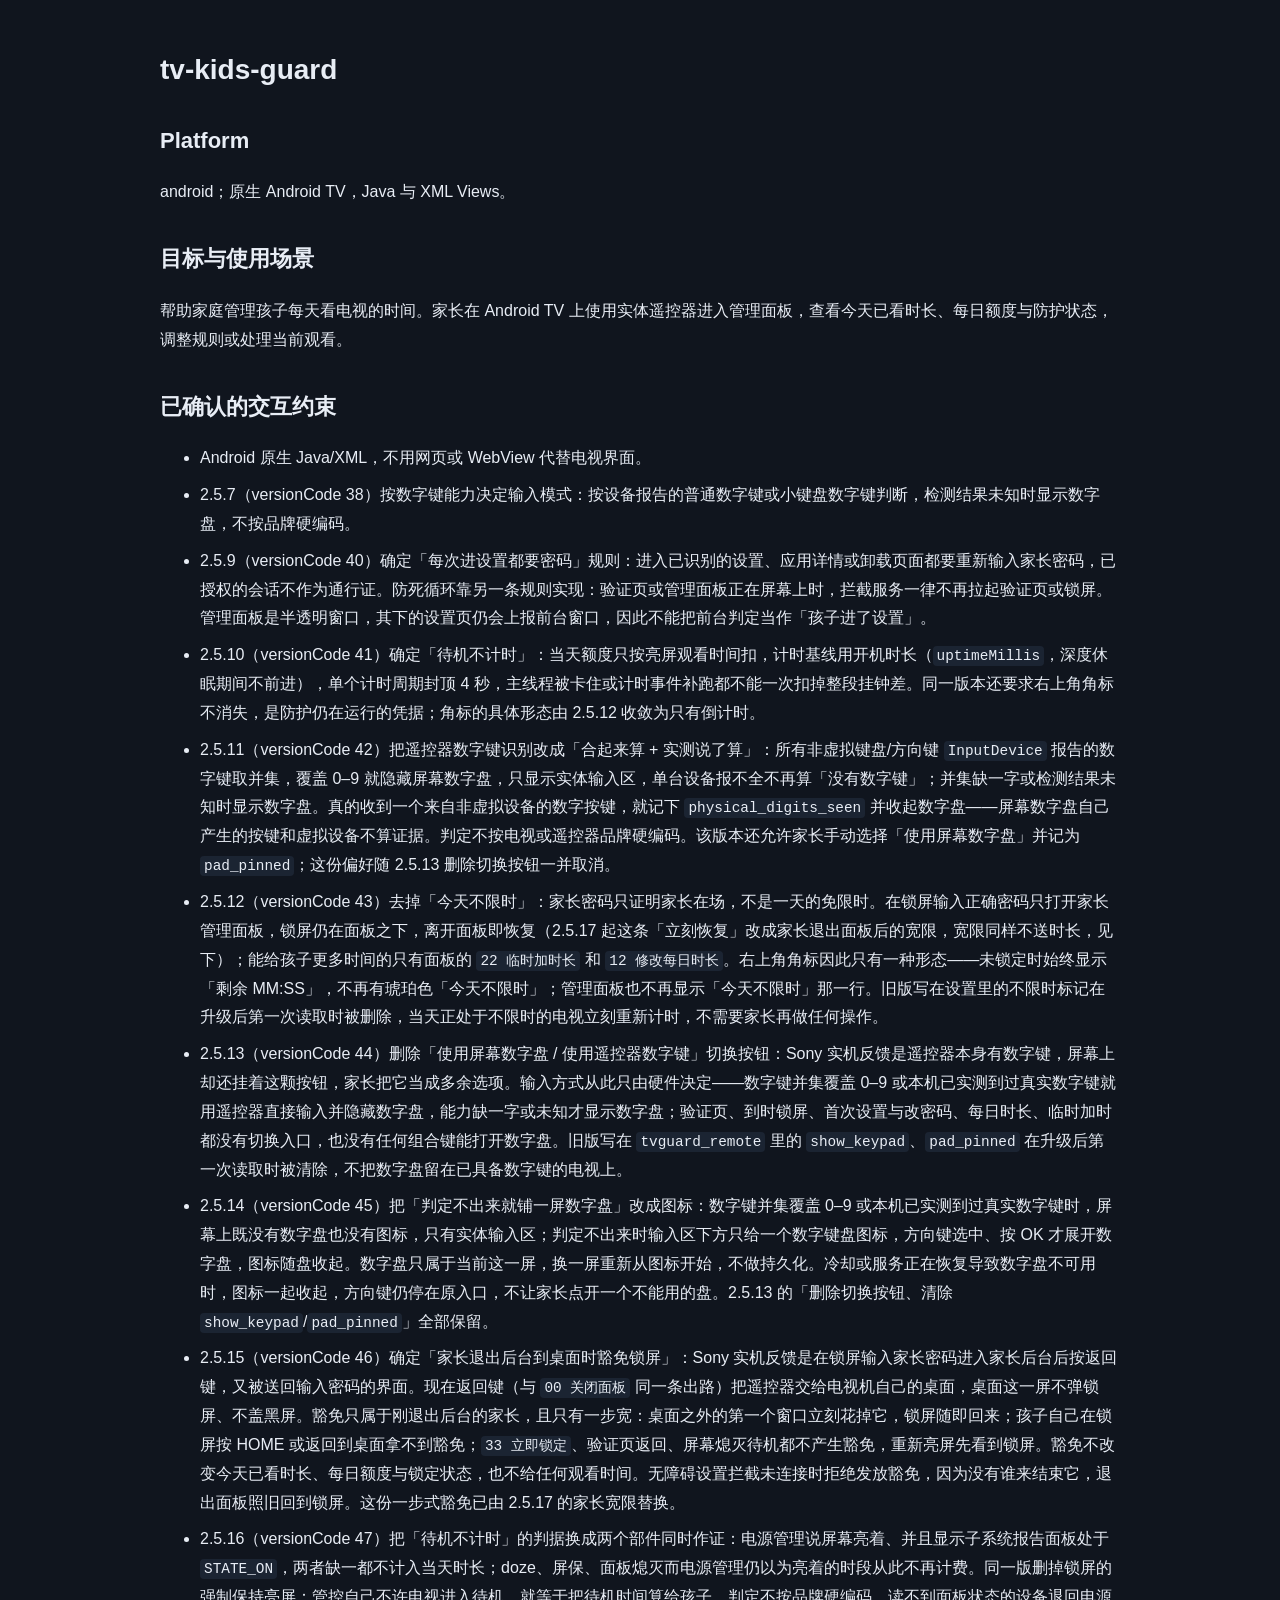
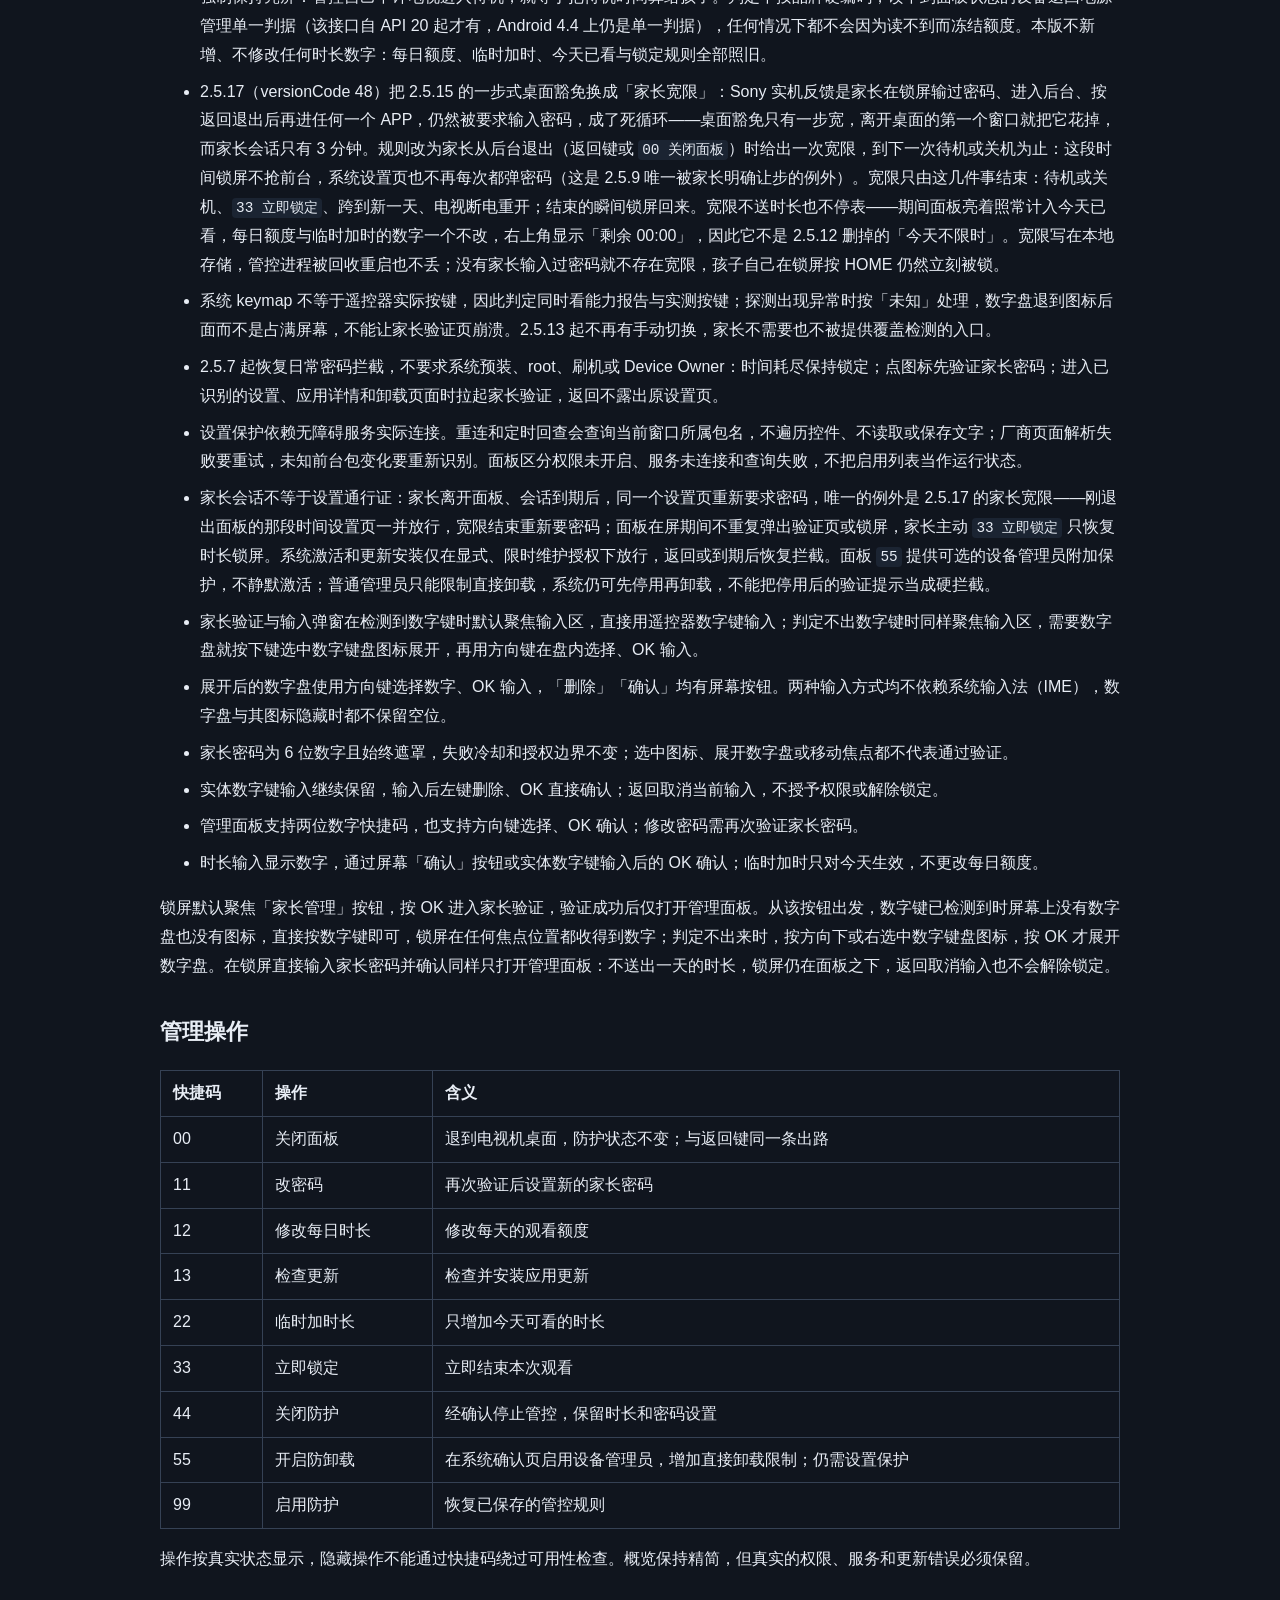
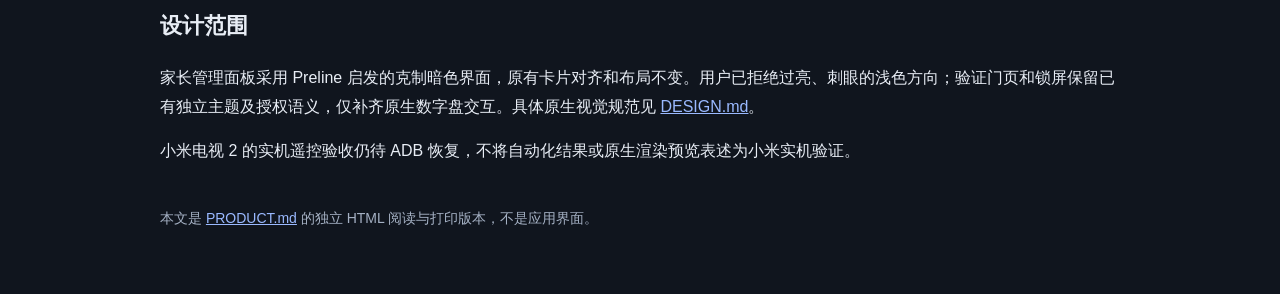
==== commit c39cca17: "feat: let one parent PIN hush the password page until standby 家长的死循环是这台 Sony 上确认的：在锁屏输过家长密码、进入后台、按返回" ====
--- a/PRODUCT.html
+++ b/PRODUCT.html
@@ -19,15 +19,16 @@
   <li>2.5.9（versionCode 40）确定「每次进设置都要密码」规则：进入已识别的设置、应用详情或卸载页面都要重新输入家长密码，已授权的会话不作为通行证。防死循环靠另一条规则实现：验证页或管理面板正在屏幕上时，拦截服务一律不再拉起验证页或锁屏。管理面板是半透明窗口，其下的设置页仍会上报前台窗口，因此不能把前台判定当作「孩子进了设置」。</li>
   <li>2.5.10（versionCode 41）确定「待机不计时」：当天额度只按亮屏观看时间扣，计时基线用开机时长（<code>uptimeMillis</code>，深度休眠期间不前进），单个计时周期封顶 4 秒，主线程被卡住或计时事件补跑都不能一次扣掉整段挂钟差。同一版本还要求右上角角标不消失，是防护仍在运行的凭据；角标的具体形态由 2.5.12 收敛为只有倒计时。</li>
   <li>2.5.11（versionCode 42）把遥控器数字键识别改成「合起来算 + 实测说了算」：所有非虚拟键盘/方向键 <code>InputDevice</code> 报告的数字键取并集，覆盖 0–9 就隐藏屏幕数字盘，只显示实体输入区，单台设备报不全不再算「没有数字键」；并集缺一字或检测结果未知时显示数字盘。真的收到一个来自非虚拟设备的数字按键，就记下 <code>physical_digits_seen</code> 并收起数字盘——屏幕数字盘自己产生的按键和虚拟设备不算证据。判定不按电视或遥控器品牌硬编码。该版本还允许家长手动选择「使用屏幕数字盘」并记为 <code>pad_pinned</code>；这份偏好随 2.5.13 删除切换按钮一并取消。</li>
-  <li>2.5.12（versionCode 43）去掉「今天不限时」：家长密码只证明家长在场，不是一天的免限时。在锁屏输入正确密码只打开家长管理面板，锁屏仍在面板之下，离开面板即恢复；能给孩子更多时间的只有面板的 <code>22 临时加时长</code> 和 <code>12 修改每日时长</code>。右上角角标因此只有一种形态——未锁定时始终显示「剩余 MM:SS」，不再有琥珀色「今天不限时」；管理面板也不再显示「今天不限时」那一行。旧版写在设置里的不限时标记在升级后第一次读取时被删除，当天正处于不限时的电视立刻重新计时，不需要家长再做任何操作。</li>
+  <li>2.5.12（versionCode 43）去掉「今天不限时」：家长密码只证明家长在场，不是一天的免限时。在锁屏输入正确密码只打开家长管理面板，锁屏仍在面板之下，离开面板即恢复（2.5.17 起这条「立刻恢复」改成家长退出面板后的宽限，宽限同样不送时长，见下）；能给孩子更多时间的只有面板的 <code>22 临时加时长</code> 和 <code>12 修改每日时长</code>。右上角角标因此只有一种形态——未锁定时始终显示「剩余 MM:SS」，不再有琥珀色「今天不限时」；管理面板也不再显示「今天不限时」那一行。旧版写在设置里的不限时标记在升级后第一次读取时被删除，当天正处于不限时的电视立刻重新计时，不需要家长再做任何操作。</li>
   <li>2.5.13（versionCode 44）删除「使用屏幕数字盘 / 使用遥控器数字键」切换按钮：Sony 实机反馈是遥控器本身有数字键，屏幕上却还挂着这颗按钮，家长把它当成多余选项。输入方式从此只由硬件决定——数字键并集覆盖 0–9 或本机已实测到过真实数字键就用遥控器直接输入并隐藏数字盘，能力缺一字或未知才显示数字盘；验证页、到时锁屏、首次设置与改密码、每日时长、临时加时都没有切换入口，也没有任何组合键能打开数字盘。旧版写在 <code>tvguard_remote</code> 里的 <code>show_keypad</code>、<code>pad_pinned</code> 在升级后第一次读取时被清除，不把数字盘留在已具备数字键的电视上。</li>
   <li>2.5.14（versionCode 45）把「判定不出来就铺一屏数字盘」改成图标：数字键并集覆盖 0–9 或本机已实测到过真实数字键时，屏幕上既没有数字盘也没有图标，只有实体输入区；判定不出来时输入区下方只给一个数字键盘图标，方向键选中、按 OK 才展开数字盘，图标随盘收起。数字盘只属于当前这一屏，换一屏重新从图标开始，不做持久化。冷却或服务正在恢复导致数字盘不可用时，图标一起收起，方向键仍停在原入口，不让家长点开一个不能用的盘。2.5.13 的「删除切换按钮、清除 <code>show_keypad</code>/<code>pad_pinned</code>」全部保留。</li>
-  <li>2.5.15（versionCode 46）确定「家长退出后台到桌面时豁免锁屏」：Sony 实机反馈是在锁屏输入家长密码进入家长后台后按返回键，又被送回输入密码的界面。现在返回键（与 <code>00 关闭面板</code> 同一条出路）把遥控器交给电视机自己的桌面，桌面这一屏不弹锁屏、不盖黑屏。豁免只属于刚退出后台的家长，且只有一步宽：桌面之外的第一个窗口立刻花掉它，锁屏随即回来；孩子自己在锁屏按 HOME 或返回到桌面拿不到豁免；<code>33 立即锁定</code>、验证页返回、屏幕熄灭待机都不产生豁免，重新亮屏先看到锁屏。豁免不改变今天已看时长、每日额度与锁定状态，也不给任何观看时间。无障碍设置拦截未连接时拒绝发放豁免，因为没有谁来结束它，退出面板照旧回到锁屏。</li>
+  <li>2.5.15（versionCode 46）确定「家长退出后台到桌面时豁免锁屏」：Sony 实机反馈是在锁屏输入家长密码进入家长后台后按返回键，又被送回输入密码的界面。现在返回键（与 <code>00 关闭面板</code> 同一条出路）把遥控器交给电视机自己的桌面，桌面这一屏不弹锁屏、不盖黑屏。豁免只属于刚退出后台的家长，且只有一步宽：桌面之外的第一个窗口立刻花掉它，锁屏随即回来；孩子自己在锁屏按 HOME 或返回到桌面拿不到豁免；<code>33 立即锁定</code>、验证页返回、屏幕熄灭待机都不产生豁免，重新亮屏先看到锁屏。豁免不改变今天已看时长、每日额度与锁定状态，也不给任何观看时间。无障碍设置拦截未连接时拒绝发放豁免，因为没有谁来结束它，退出面板照旧回到锁屏。这份一步式豁免已由 2.5.17 的家长宽限替换。</li>
   <li>2.5.16（versionCode 47）把「待机不计时」的判据换成两个部件同时作证：电源管理说屏幕亮着、并且显示子系统报告面板处于 <code>STATE_ON</code>，两者缺一都不计入当天时长；doze、屏保、面板熄灭而电源管理仍以为亮着的时段从此不再计费。同一版删掉锁屏的强制保持亮屏：管控自己不许电视进入待机，就等于把待机时间算给孩子。判定不按品牌硬编码，读不到面板状态的设备退回电源管理单一判据（该接口自 API 20 起才有，Android 4.4 上仍是单一判据），任何情况下都不会因为读不到而冻结额度。本版不新增、不修改任何时长数字：每日额度、临时加时、今天已看与锁定规则全部照旧。</li>
+  <li>2.5.17（versionCode 48）把 2.5.15 的一步式桌面豁免换成「家长宽限」：Sony 实机反馈是家长在锁屏输过密码、进入后台、按返回退出后再进任何一个 APP，仍然被要求输入密码，成了死循环——桌面豁免只有一步宽，离开桌面的第一个窗口就把它花掉，而家长会话只有 3 分钟。规则改为家长从后台退出（返回键或 <code>00 关闭面板</code>）时给出一次宽限，到下一次待机或关机为止：这段时间锁屏不抢前台，系统设置页也不再每次都弹密码（这是 2.5.9 唯一被家长明确让步的例外）。宽限只由这几件事结束：待机或关机、<code>33 立即锁定</code>、跨到新一天、电视断电重开；结束的瞬间锁屏回来。宽限不送时长也不停表——期间面板亮着照常计入今天已看，每日额度与临时加时的数字一个不改，右上角显示「剩余 00:00」，因此它不是 2.5.12 删掉的「今天不限时」。宽限写在本地存储，管控进程被回收重启也不丢；没有家长输入过密码就不存在宽限，孩子自己在锁屏按 HOME 仍然立刻被锁。</li>
   <li>系统 keymap 不等于遥控器实际按键，因此判定同时看能力报告与实测按键；探测出现异常时按「未知」处理，数字盘退到图标后面而不是占满屏幕，不能让家长验证页崩溃。2.5.13 起不再有手动切换，家长不需要也不被提供覆盖检测的入口。</li>
   <li>2.5.7 起恢复日常密码拦截，不要求系统预装、root、刷机或 Device Owner：时间耗尽保持锁定；点图标先验证家长密码；进入已识别的设置、应用详情和卸载页面时拉起家长验证，返回不露出原设置页。</li>
   <li>设置保护依赖无障碍服务实际连接。重连和定时回查会查询当前窗口所属包名，不遍历控件、不读取或保存文字；厂商页面解析失败要重试，未知前台包变化要重新识别。面板区分权限未开启、服务未连接和查询失败，不把启用列表当作运行状态。</li>
-  <li>家长会话不等于设置通行证：家长离开面板、会话到期后，同一个设置页重新要求密码；面板在屏期间不重复弹出验证页或锁屏，家长主动 <code>33 立即锁定</code> 只恢复时长锁屏。系统激活和更新安装仅在显式、限时维护授权下放行，返回或到期后恢复拦截。面板 <code>55</code> 提供可选的设备管理员附加保护，不静默激活；普通管理员只能限制直接卸载，系统仍可先停用再卸载，不能把停用后的验证提示当成硬拦截。</li>
+  <li>家长会话不等于设置通行证：家长离开面板、会话到期后，同一个设置页重新要求密码，唯一的例外是 2.5.17 的家长宽限——刚退出面板的那段时间设置页一并放行，宽限结束重新要密码；面板在屏期间不重复弹出验证页或锁屏，家长主动 <code>33 立即锁定</code> 只恢复时长锁屏。系统激活和更新安装仅在显式、限时维护授权下放行，返回或到期后恢复拦截。面板 <code>55</code> 提供可选的设备管理员附加保护，不静默激活；普通管理员只能限制直接卸载，系统仍可先停用再卸载，不能把停用后的验证提示当成硬拦截。</li>
   <li>家长验证与输入弹窗在检测到数字键时默认聚焦输入区，直接用遥控器数字键输入；判定不出数字键时同样聚焦输入区，需要数字盘就按下键选中数字键盘图标展开，再用方向键在盘内选择、OK 输入。</li>
   <li>展开后的数字盘使用方向键选择数字、OK 输入，「删除」「确认」均有屏幕按钮。两种输入方式均不依赖系统输入法（IME），数字盘与其图标隐藏时都不保留空位。</li>
   <li>家长密码为 6 位数字且始终遮罩，失败冷却和授权边界不变；选中图标、展开数字盘或移动焦点都不代表通过验证。</li>
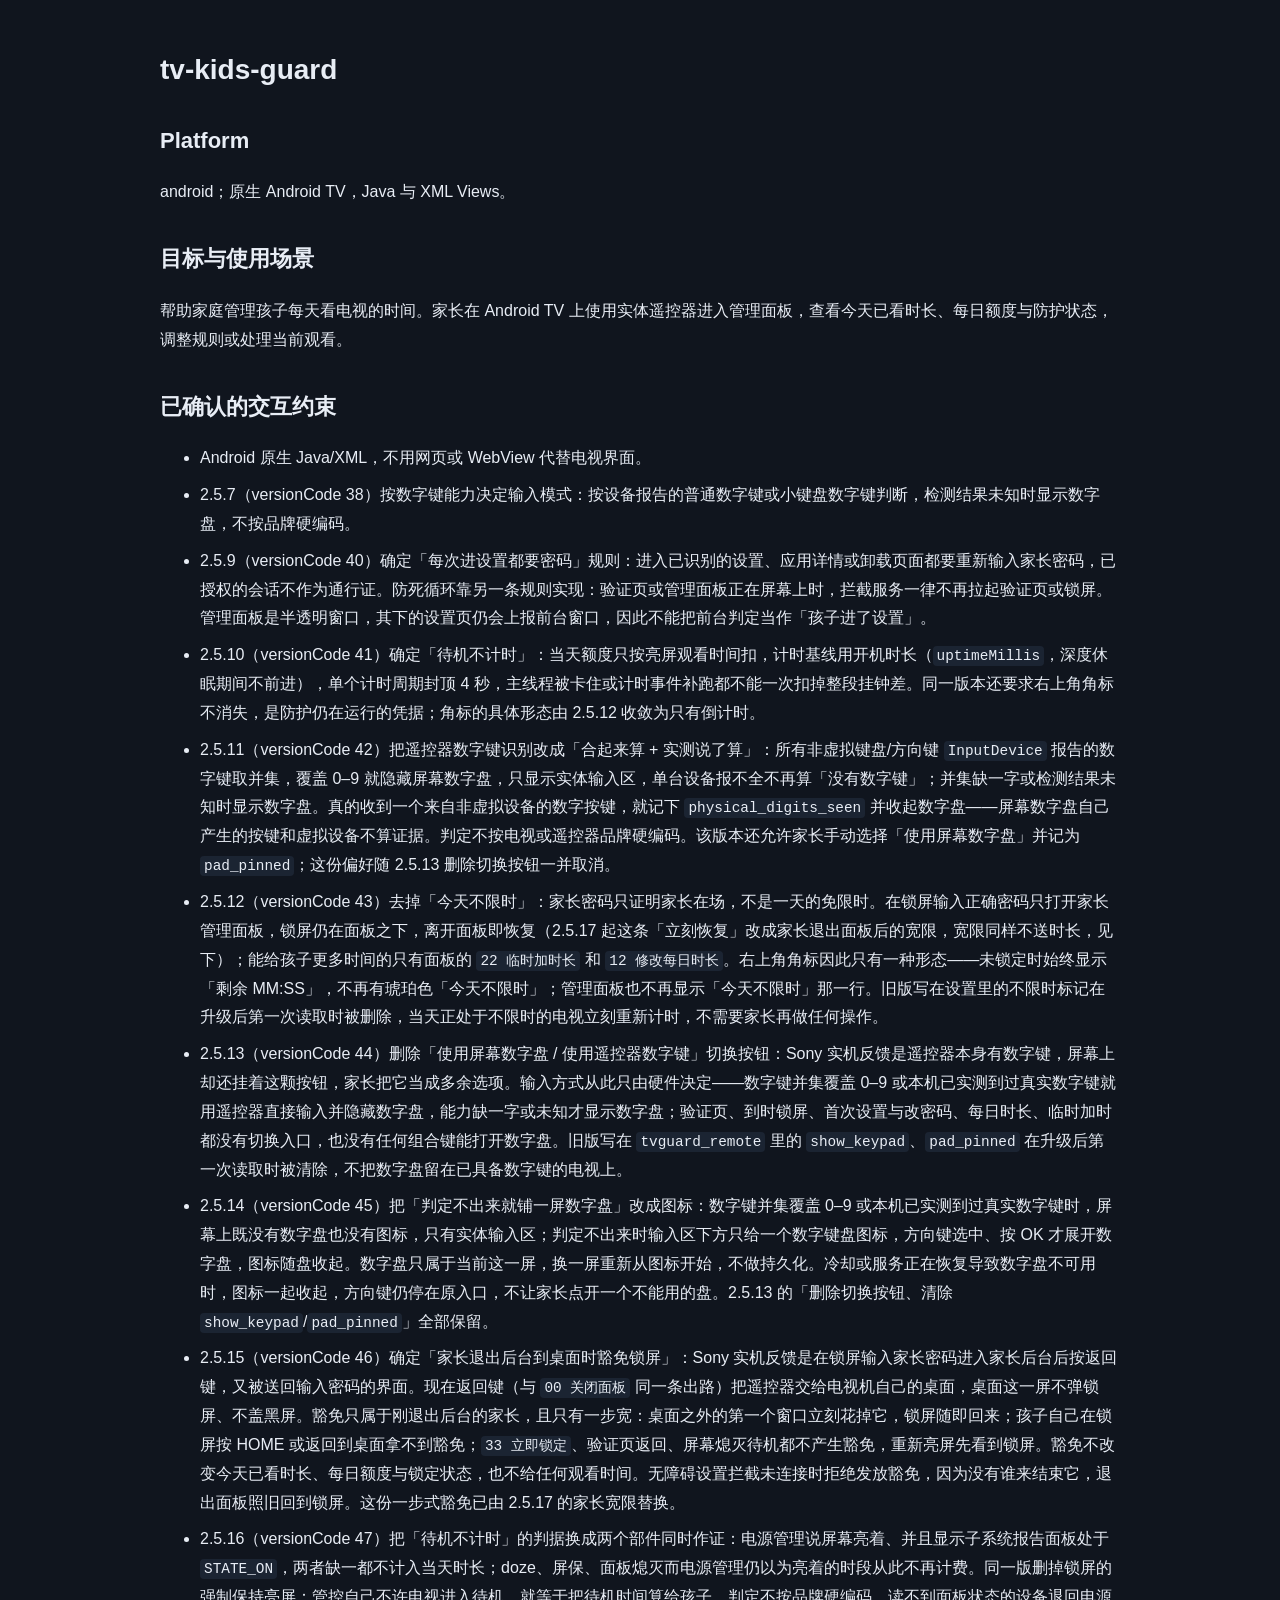
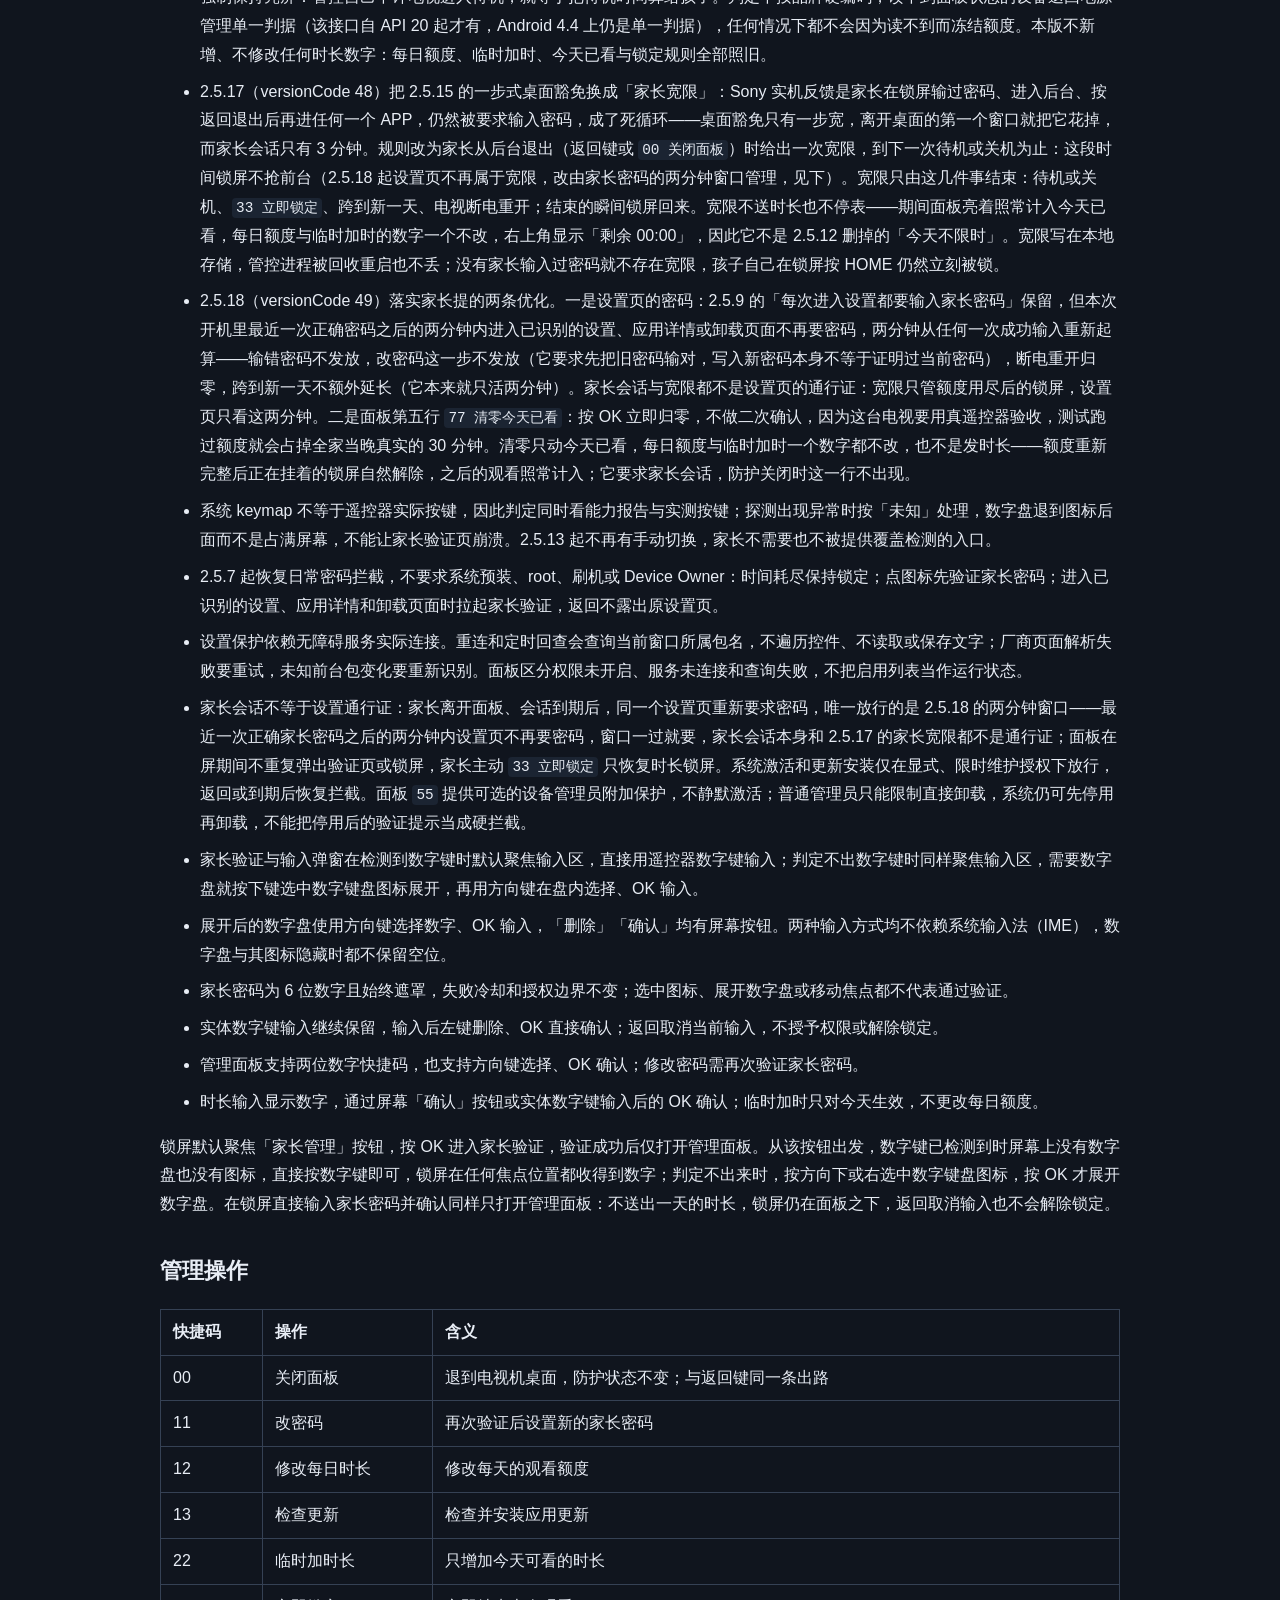
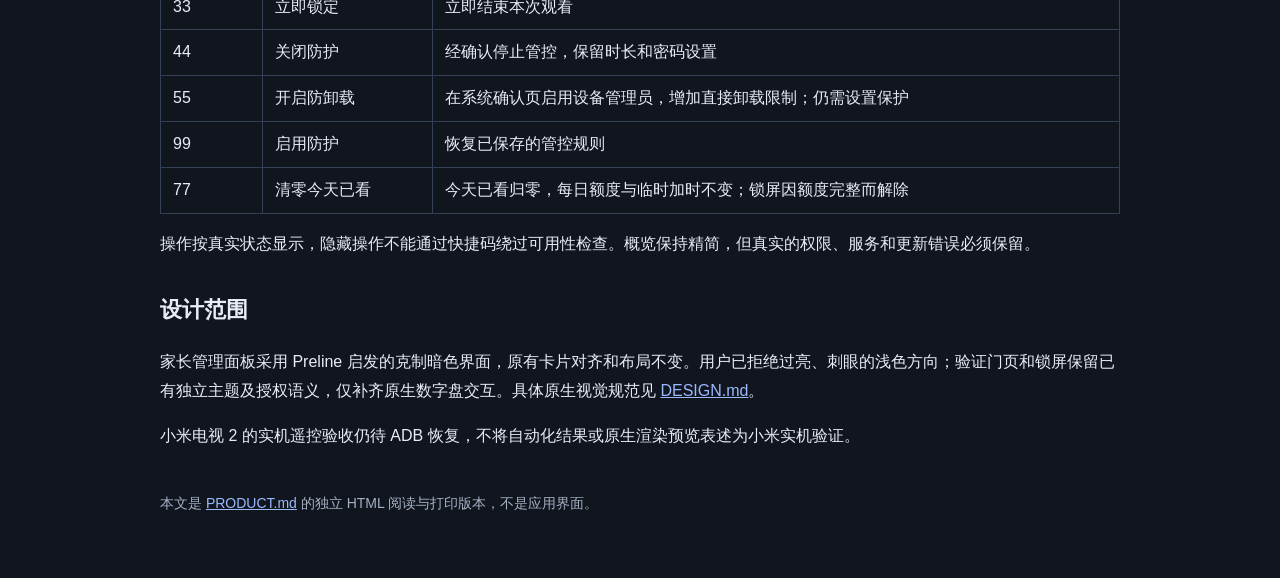
==== commit 209d7795: "feat: give a typed PIN two settings minutes, and today a reset 家长提的两条优化都在这版落地。第一条是设置页：2.5.9 的「每次进入设置" ====
--- a/PRODUCT.html
+++ b/PRODUCT.html
@@ -24,11 +24,12 @@
   <li>2.5.14（versionCode 45）把「判定不出来就铺一屏数字盘」改成图标：数字键并集覆盖 0–9 或本机已实测到过真实数字键时，屏幕上既没有数字盘也没有图标，只有实体输入区；判定不出来时输入区下方只给一个数字键盘图标，方向键选中、按 OK 才展开数字盘，图标随盘收起。数字盘只属于当前这一屏，换一屏重新从图标开始，不做持久化。冷却或服务正在恢复导致数字盘不可用时，图标一起收起，方向键仍停在原入口，不让家长点开一个不能用的盘。2.5.13 的「删除切换按钮、清除 <code>show_keypad</code>/<code>pad_pinned</code>」全部保留。</li>
   <li>2.5.15（versionCode 46）确定「家长退出后台到桌面时豁免锁屏」：Sony 实机反馈是在锁屏输入家长密码进入家长后台后按返回键，又被送回输入密码的界面。现在返回键（与 <code>00 关闭面板</code> 同一条出路）把遥控器交给电视机自己的桌面，桌面这一屏不弹锁屏、不盖黑屏。豁免只属于刚退出后台的家长，且只有一步宽：桌面之外的第一个窗口立刻花掉它，锁屏随即回来；孩子自己在锁屏按 HOME 或返回到桌面拿不到豁免；<code>33 立即锁定</code>、验证页返回、屏幕熄灭待机都不产生豁免，重新亮屏先看到锁屏。豁免不改变今天已看时长、每日额度与锁定状态，也不给任何观看时间。无障碍设置拦截未连接时拒绝发放豁免，因为没有谁来结束它，退出面板照旧回到锁屏。这份一步式豁免已由 2.5.17 的家长宽限替换。</li>
   <li>2.5.16（versionCode 47）把「待机不计时」的判据换成两个部件同时作证：电源管理说屏幕亮着、并且显示子系统报告面板处于 <code>STATE_ON</code>，两者缺一都不计入当天时长；doze、屏保、面板熄灭而电源管理仍以为亮着的时段从此不再计费。同一版删掉锁屏的强制保持亮屏：管控自己不许电视进入待机，就等于把待机时间算给孩子。判定不按品牌硬编码，读不到面板状态的设备退回电源管理单一判据（该接口自 API 20 起才有，Android 4.4 上仍是单一判据），任何情况下都不会因为读不到而冻结额度。本版不新增、不修改任何时长数字：每日额度、临时加时、今天已看与锁定规则全部照旧。</li>
-  <li>2.5.17（versionCode 48）把 2.5.15 的一步式桌面豁免换成「家长宽限」：Sony 实机反馈是家长在锁屏输过密码、进入后台、按返回退出后再进任何一个 APP，仍然被要求输入密码，成了死循环——桌面豁免只有一步宽，离开桌面的第一个窗口就把它花掉，而家长会话只有 3 分钟。规则改为家长从后台退出（返回键或 <code>00 关闭面板</code>）时给出一次宽限，到下一次待机或关机为止：这段时间锁屏不抢前台，系统设置页也不再每次都弹密码（这是 2.5.9 唯一被家长明确让步的例外）。宽限只由这几件事结束：待机或关机、<code>33 立即锁定</code>、跨到新一天、电视断电重开；结束的瞬间锁屏回来。宽限不送时长也不停表——期间面板亮着照常计入今天已看，每日额度与临时加时的数字一个不改，右上角显示「剩余 00:00」，因此它不是 2.5.12 删掉的「今天不限时」。宽限写在本地存储，管控进程被回收重启也不丢；没有家长输入过密码就不存在宽限，孩子自己在锁屏按 HOME 仍然立刻被锁。</li>
+  <li>2.5.17（versionCode 48）把 2.5.15 的一步式桌面豁免换成「家长宽限」：Sony 实机反馈是家长在锁屏输过密码、进入后台、按返回退出后再进任何一个 APP，仍然被要求输入密码，成了死循环——桌面豁免只有一步宽，离开桌面的第一个窗口就把它花掉，而家长会话只有 3 分钟。规则改为家长从后台退出（返回键或 <code>00 关闭面板</code>）时给出一次宽限，到下一次待机或关机为止：这段时间锁屏不抢前台（2.5.18 起设置页不再属于宽限，改由家长密码的两分钟窗口管理，见下）。宽限只由这几件事结束：待机或关机、<code>33 立即锁定</code>、跨到新一天、电视断电重开；结束的瞬间锁屏回来。宽限不送时长也不停表——期间面板亮着照常计入今天已看，每日额度与临时加时的数字一个不改，右上角显示「剩余 00:00」，因此它不是 2.5.12 删掉的「今天不限时」。宽限写在本地存储，管控进程被回收重启也不丢；没有家长输入过密码就不存在宽限，孩子自己在锁屏按 HOME 仍然立刻被锁。</li>
+  <li>2.5.18（versionCode 49）落实家长提的两条优化。一是设置页的密码：2.5.9 的「每次进入设置都要输入家长密码」保留，但本次开机里最近一次正确密码之后的两分钟内进入已识别的设置、应用详情或卸载页面不再要密码，两分钟从任何一次成功输入重新起算——输错密码不发放，改密码这一步不发放（它要求先把旧密码输对，写入新密码本身不等于证明过当前密码），断电重开归零，跨到新一天不额外延长（它本来就只活两分钟）。家长会话与宽限都不是设置页的通行证：宽限只管额度用尽后的锁屏，设置页只看这两分钟。二是面板第五行 <code>77 清零今天已看</code>：按 OK 立即归零，不做二次确认，因为这台电视要用真遥控器验收，测试跑过额度就会占掉全家当晚真实的 30 分钟。清零只动今天已看，每日额度与临时加时一个数字都不改，也不是发时长——额度重新完整后正在挂着的锁屏自然解除，之后的观看照常计入；它要求家长会话，防护关闭时这一行不出现。</li>
   <li>系统 keymap 不等于遥控器实际按键，因此判定同时看能力报告与实测按键；探测出现异常时按「未知」处理，数字盘退到图标后面而不是占满屏幕，不能让家长验证页崩溃。2.5.13 起不再有手动切换，家长不需要也不被提供覆盖检测的入口。</li>
   <li>2.5.7 起恢复日常密码拦截，不要求系统预装、root、刷机或 Device Owner：时间耗尽保持锁定；点图标先验证家长密码；进入已识别的设置、应用详情和卸载页面时拉起家长验证，返回不露出原设置页。</li>
   <li>设置保护依赖无障碍服务实际连接。重连和定时回查会查询当前窗口所属包名，不遍历控件、不读取或保存文字；厂商页面解析失败要重试，未知前台包变化要重新识别。面板区分权限未开启、服务未连接和查询失败，不把启用列表当作运行状态。</li>
-  <li>家长会话不等于设置通行证：家长离开面板、会话到期后，同一个设置页重新要求密码，唯一的例外是 2.5.17 的家长宽限——刚退出面板的那段时间设置页一并放行，宽限结束重新要密码；面板在屏期间不重复弹出验证页或锁屏，家长主动 <code>33 立即锁定</code> 只恢复时长锁屏。系统激活和更新安装仅在显式、限时维护授权下放行，返回或到期后恢复拦截。面板 <code>55</code> 提供可选的设备管理员附加保护，不静默激活；普通管理员只能限制直接卸载，系统仍可先停用再卸载，不能把停用后的验证提示当成硬拦截。</li>
+  <li>家长会话不等于设置通行证：家长离开面板、会话到期后，同一个设置页重新要求密码，唯一放行的是 2.5.18 的两分钟窗口——最近一次正确家长密码之后的两分钟内设置页不再要密码，窗口一过就要，家长会话本身和 2.5.17 的家长宽限都不是通行证；面板在屏期间不重复弹出验证页或锁屏，家长主动 <code>33 立即锁定</code> 只恢复时长锁屏。系统激活和更新安装仅在显式、限时维护授权下放行，返回或到期后恢复拦截。面板 <code>55</code> 提供可选的设备管理员附加保护，不静默激活；普通管理员只能限制直接卸载，系统仍可先停用再卸载，不能把停用后的验证提示当成硬拦截。</li>
   <li>家长验证与输入弹窗在检测到数字键时默认聚焦输入区，直接用遥控器数字键输入；判定不出数字键时同样聚焦输入区，需要数字盘就按下键选中数字键盘图标展开，再用方向键在盘内选择、OK 输入。</li>
   <li>展开后的数字盘使用方向键选择数字、OK 输入，「删除」「确认」均有屏幕按钮。两种输入方式均不依赖系统输入法（IME），数字盘与其图标隐藏时都不保留空位。</li>
   <li>家长密码为 6 位数字且始终遮罩，失败冷却和授权边界不变；选中图标、展开数字盘或移动焦点都不代表通过验证。</li>
@@ -52,6 +53,7 @@
 <tr><td>44</td><td>关闭防护</td><td>经确认停止管控，保留时长和密码设置</td></tr>
 <tr><td>55</td><td>开启防卸载</td><td>在系统确认页启用设备管理员，增加直接卸载限制；仍需设置保护</td></tr>
 <tr><td>99</td><td>启用防护</td><td>恢复已保存的管控规则</td></tr>
+<tr><td> 77 </td><td> 清零今天已看 </td><td> 今天已看归零，每日额度与临时加时不变；锁屏因额度完整而解除 </td></tr>
 </tbody></table></div>
 <p>操作按真实状态显示，隐藏操作不能通过快捷码绕过可用性检查。概览保持精简，但真实的权限、服务和更新错误必须保留。</p>
 <h2>设计范围</h2>
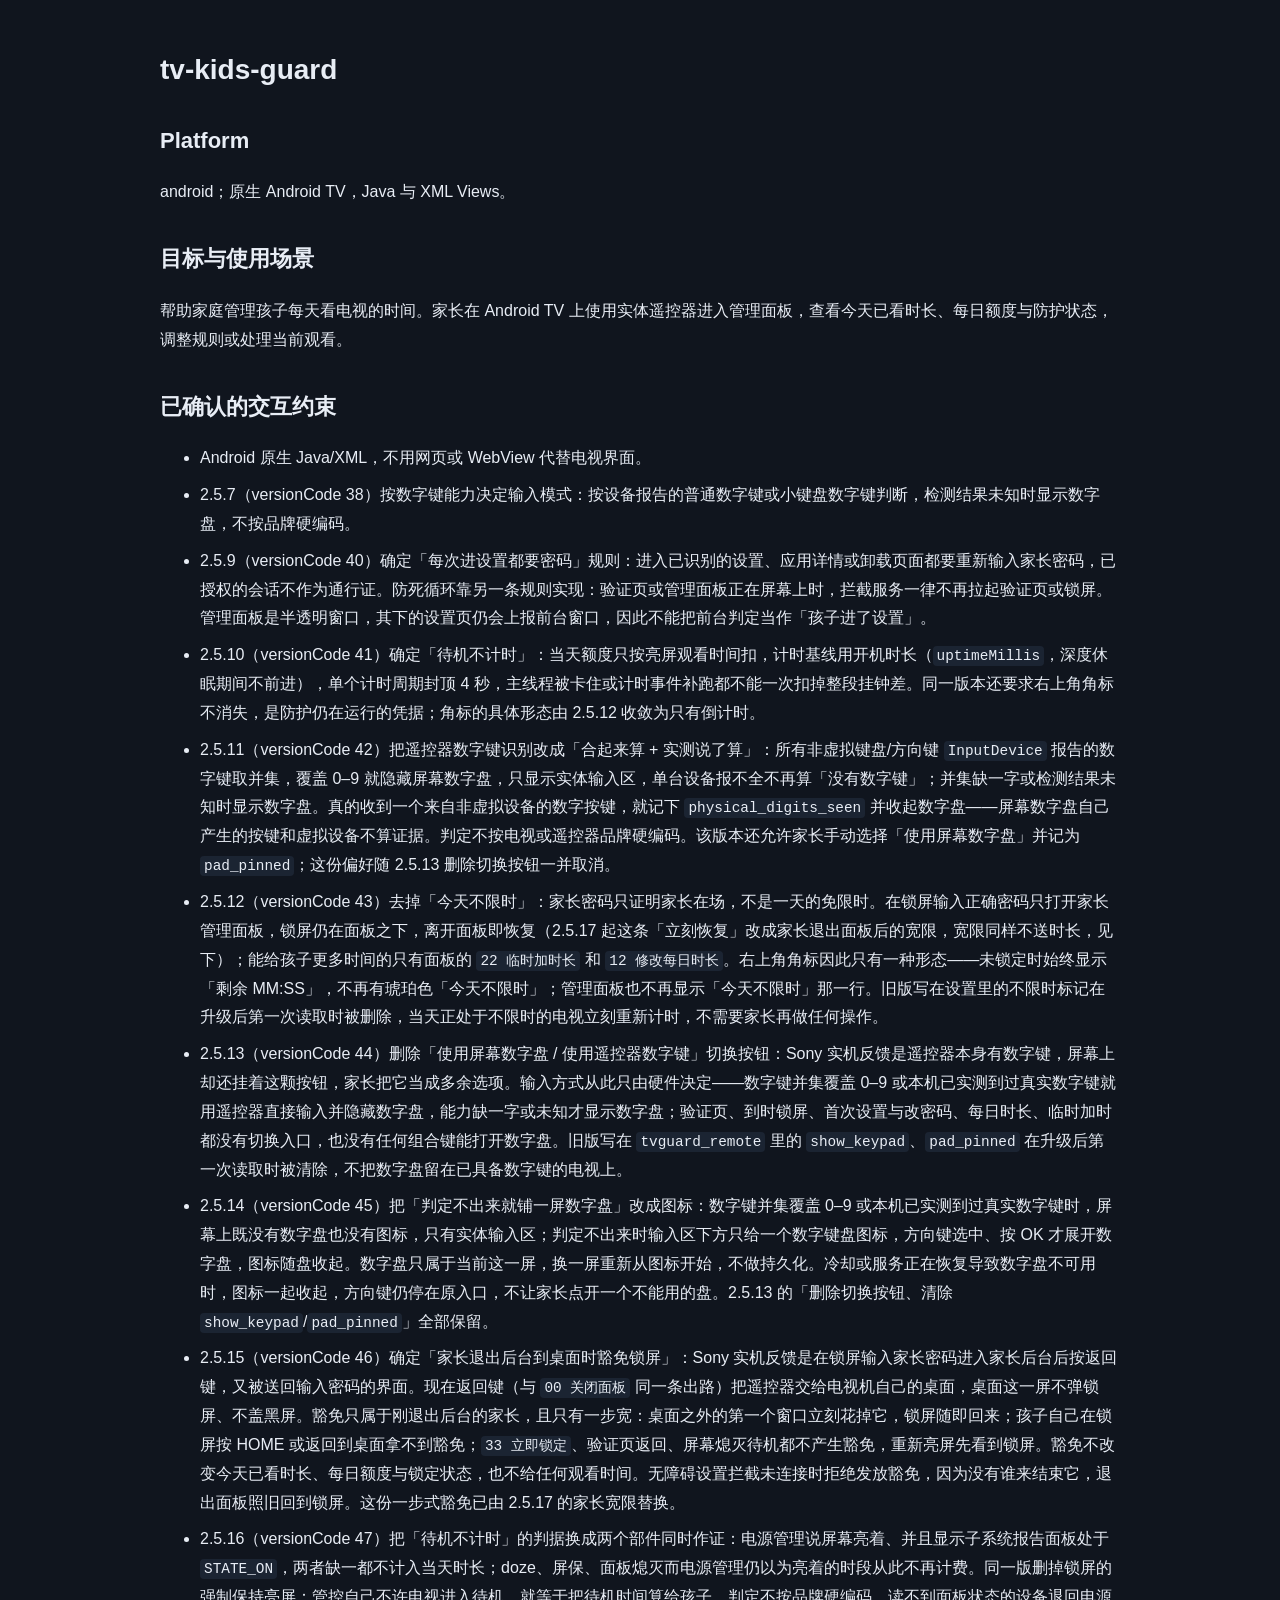
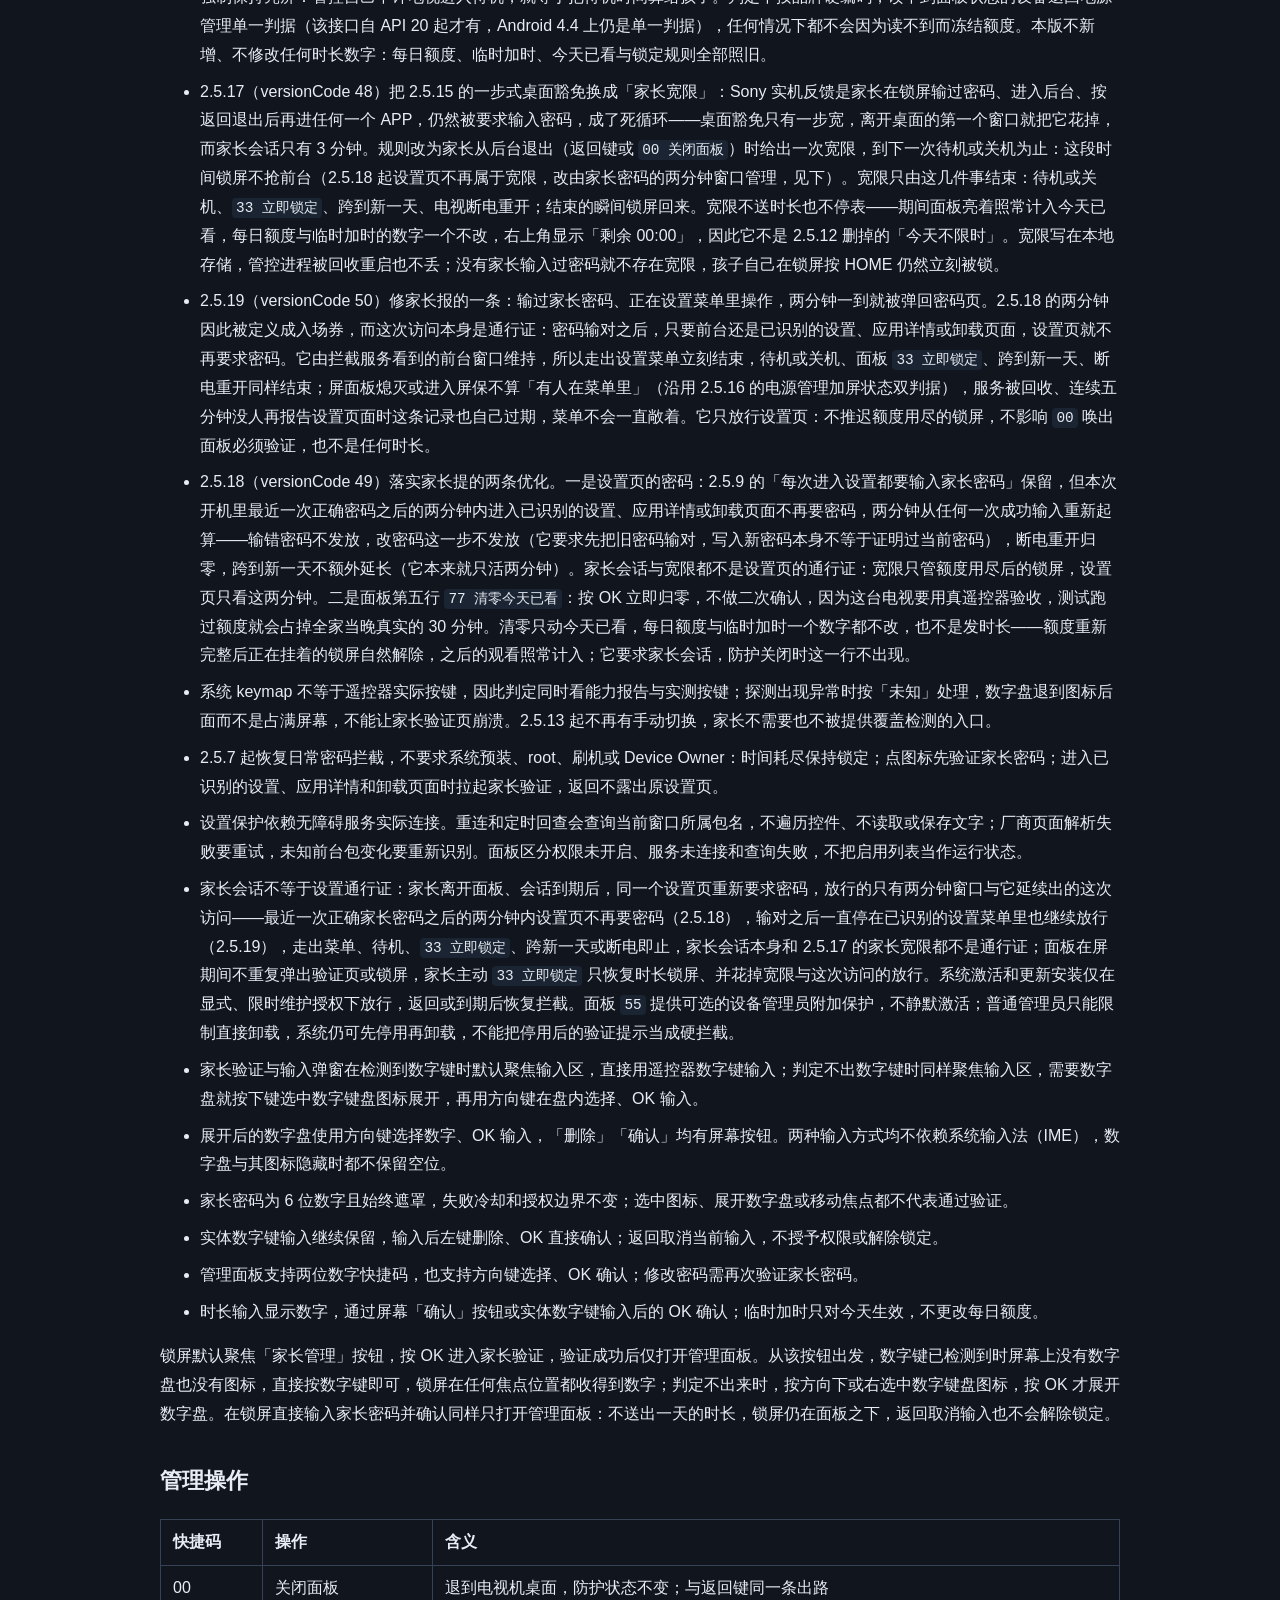
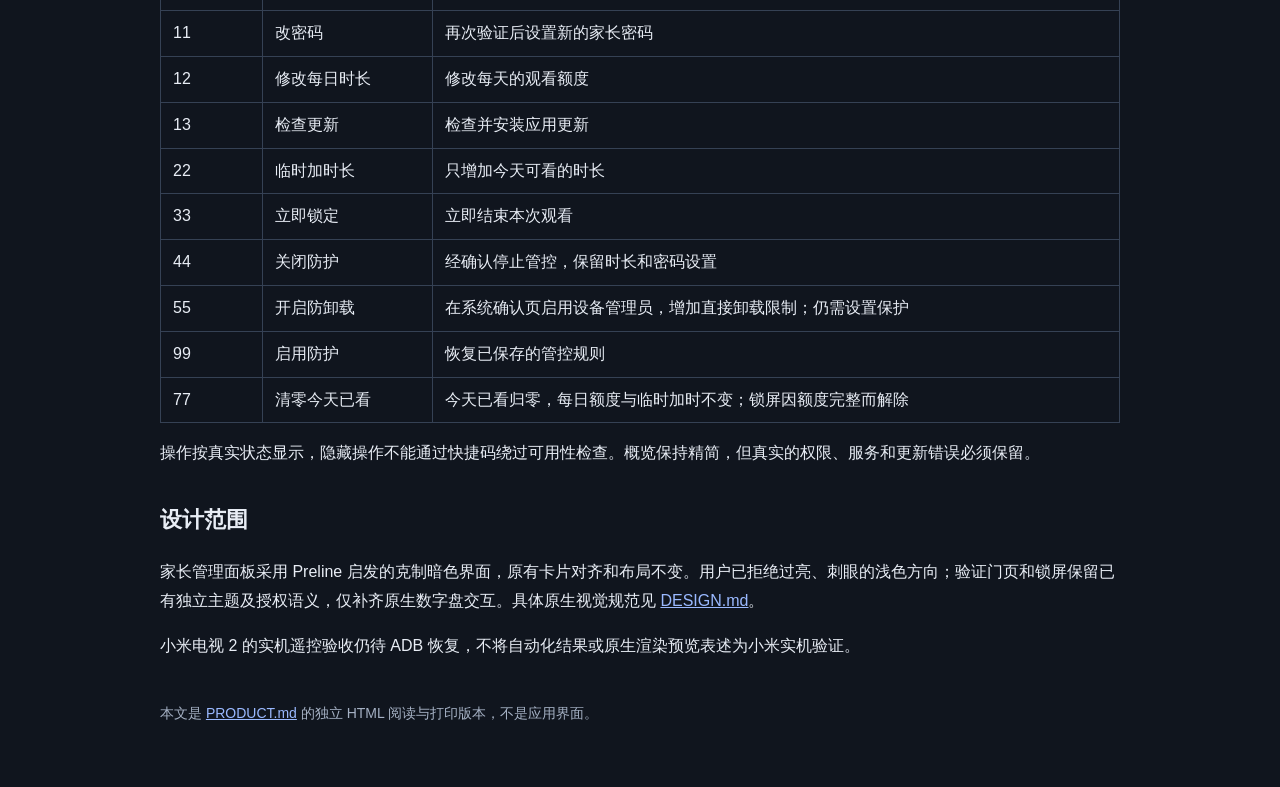
==== commit 356dcd40: "feat: let a parent stay in the settings menu on the PIN already paid The 2.5.18 window was anchored " ====
--- a/PRODUCT.html
+++ b/PRODUCT.html
@@ -25,11 +25,12 @@
   <li>2.5.15（versionCode 46）确定「家长退出后台到桌面时豁免锁屏」：Sony 实机反馈是在锁屏输入家长密码进入家长后台后按返回键，又被送回输入密码的界面。现在返回键（与 <code>00 关闭面板</code> 同一条出路）把遥控器交给电视机自己的桌面，桌面这一屏不弹锁屏、不盖黑屏。豁免只属于刚退出后台的家长，且只有一步宽：桌面之外的第一个窗口立刻花掉它，锁屏随即回来；孩子自己在锁屏按 HOME 或返回到桌面拿不到豁免；<code>33 立即锁定</code>、验证页返回、屏幕熄灭待机都不产生豁免，重新亮屏先看到锁屏。豁免不改变今天已看时长、每日额度与锁定状态，也不给任何观看时间。无障碍设置拦截未连接时拒绝发放豁免，因为没有谁来结束它，退出面板照旧回到锁屏。这份一步式豁免已由 2.5.17 的家长宽限替换。</li>
   <li>2.5.16（versionCode 47）把「待机不计时」的判据换成两个部件同时作证：电源管理说屏幕亮着、并且显示子系统报告面板处于 <code>STATE_ON</code>，两者缺一都不计入当天时长；doze、屏保、面板熄灭而电源管理仍以为亮着的时段从此不再计费。同一版删掉锁屏的强制保持亮屏：管控自己不许电视进入待机，就等于把待机时间算给孩子。判定不按品牌硬编码，读不到面板状态的设备退回电源管理单一判据（该接口自 API 20 起才有，Android 4.4 上仍是单一判据），任何情况下都不会因为读不到而冻结额度。本版不新增、不修改任何时长数字：每日额度、临时加时、今天已看与锁定规则全部照旧。</li>
   <li>2.5.17（versionCode 48）把 2.5.15 的一步式桌面豁免换成「家长宽限」：Sony 实机反馈是家长在锁屏输过密码、进入后台、按返回退出后再进任何一个 APP，仍然被要求输入密码，成了死循环——桌面豁免只有一步宽，离开桌面的第一个窗口就把它花掉，而家长会话只有 3 分钟。规则改为家长从后台退出（返回键或 <code>00 关闭面板</code>）时给出一次宽限，到下一次待机或关机为止：这段时间锁屏不抢前台（2.5.18 起设置页不再属于宽限，改由家长密码的两分钟窗口管理，见下）。宽限只由这几件事结束：待机或关机、<code>33 立即锁定</code>、跨到新一天、电视断电重开；结束的瞬间锁屏回来。宽限不送时长也不停表——期间面板亮着照常计入今天已看，每日额度与临时加时的数字一个不改，右上角显示「剩余 00:00」，因此它不是 2.5.12 删掉的「今天不限时」。宽限写在本地存储，管控进程被回收重启也不丢；没有家长输入过密码就不存在宽限，孩子自己在锁屏按 HOME 仍然立刻被锁。</li>
+  <li>2.5.19（versionCode 50）修家长报的一条：输过家长密码、正在设置菜单里操作，两分钟一到就被弹回密码页。2.5.18 的两分钟因此被定义成入场券，而这次访问本身是通行证：密码输对之后，只要前台还是已识别的设置、应用详情或卸载页面，设置页就不再要求密码。它由拦截服务看到的前台窗口维持，所以走出设置菜单立刻结束，待机或关机、面板 <code>33 立即锁定</code>、跨到新一天、断电重开同样结束；屏面板熄灭或进入屏保不算「有人在菜单里」（沿用 2.5.16 的电源管理加屏状态双判据），服务被回收、连续五分钟没人再报告设置页面时这条记录也自己过期，菜单不会一直敞着。它只放行设置页：不推迟额度用尽的锁屏，不影响 <code>00</code> 唤出面板必须验证，也不是任何时长。</li>
   <li>2.5.18（versionCode 49）落实家长提的两条优化。一是设置页的密码：2.5.9 的「每次进入设置都要输入家长密码」保留，但本次开机里最近一次正确密码之后的两分钟内进入已识别的设置、应用详情或卸载页面不再要密码，两分钟从任何一次成功输入重新起算——输错密码不发放，改密码这一步不发放（它要求先把旧密码输对，写入新密码本身不等于证明过当前密码），断电重开归零，跨到新一天不额外延长（它本来就只活两分钟）。家长会话与宽限都不是设置页的通行证：宽限只管额度用尽后的锁屏，设置页只看这两分钟。二是面板第五行 <code>77 清零今天已看</code>：按 OK 立即归零，不做二次确认，因为这台电视要用真遥控器验收，测试跑过额度就会占掉全家当晚真实的 30 分钟。清零只动今天已看，每日额度与临时加时一个数字都不改，也不是发时长——额度重新完整后正在挂着的锁屏自然解除，之后的观看照常计入；它要求家长会话，防护关闭时这一行不出现。</li>
   <li>系统 keymap 不等于遥控器实际按键，因此判定同时看能力报告与实测按键；探测出现异常时按「未知」处理，数字盘退到图标后面而不是占满屏幕，不能让家长验证页崩溃。2.5.13 起不再有手动切换，家长不需要也不被提供覆盖检测的入口。</li>
   <li>2.5.7 起恢复日常密码拦截，不要求系统预装、root、刷机或 Device Owner：时间耗尽保持锁定；点图标先验证家长密码；进入已识别的设置、应用详情和卸载页面时拉起家长验证，返回不露出原设置页。</li>
   <li>设置保护依赖无障碍服务实际连接。重连和定时回查会查询当前窗口所属包名，不遍历控件、不读取或保存文字；厂商页面解析失败要重试，未知前台包变化要重新识别。面板区分权限未开启、服务未连接和查询失败，不把启用列表当作运行状态。</li>
-  <li>家长会话不等于设置通行证：家长离开面板、会话到期后，同一个设置页重新要求密码，唯一放行的是 2.5.18 的两分钟窗口——最近一次正确家长密码之后的两分钟内设置页不再要密码，窗口一过就要，家长会话本身和 2.5.17 的家长宽限都不是通行证；面板在屏期间不重复弹出验证页或锁屏，家长主动 <code>33 立即锁定</code> 只恢复时长锁屏。系统激活和更新安装仅在显式、限时维护授权下放行，返回或到期后恢复拦截。面板 <code>55</code> 提供可选的设备管理员附加保护，不静默激活；普通管理员只能限制直接卸载，系统仍可先停用再卸载，不能把停用后的验证提示当成硬拦截。</li>
+  <li>家长会话不等于设置通行证：家长离开面板、会话到期后，同一个设置页重新要求密码，放行的只有两分钟窗口与它延续出的这次访问——最近一次正确家长密码之后的两分钟内设置页不再要密码（2.5.18），输对之后一直停在已识别的设置菜单里也继续放行（2.5.19），走出菜单、待机、<code>33 立即锁定</code>、跨新一天或断电即止，家长会话本身和 2.5.17 的家长宽限都不是通行证；面板在屏期间不重复弹出验证页或锁屏，家长主动 <code>33 立即锁定</code> 只恢复时长锁屏、并花掉宽限与这次访问的放行。系统激活和更新安装仅在显式、限时维护授权下放行，返回或到期后恢复拦截。面板 <code>55</code> 提供可选的设备管理员附加保护，不静默激活；普通管理员只能限制直接卸载，系统仍可先停用再卸载，不能把停用后的验证提示当成硬拦截。</li>
   <li>家长验证与输入弹窗在检测到数字键时默认聚焦输入区，直接用遥控器数字键输入；判定不出数字键时同样聚焦输入区，需要数字盘就按下键选中数字键盘图标展开，再用方向键在盘内选择、OK 输入。</li>
   <li>展开后的数字盘使用方向键选择数字、OK 输入，「删除」「确认」均有屏幕按钮。两种输入方式均不依赖系统输入法（IME），数字盘与其图标隐藏时都不保留空位。</li>
   <li>家长密码为 6 位数字且始终遮罩，失败冷却和授权边界不变；选中图标、展开数字盘或移动焦点都不代表通过验证。</li>
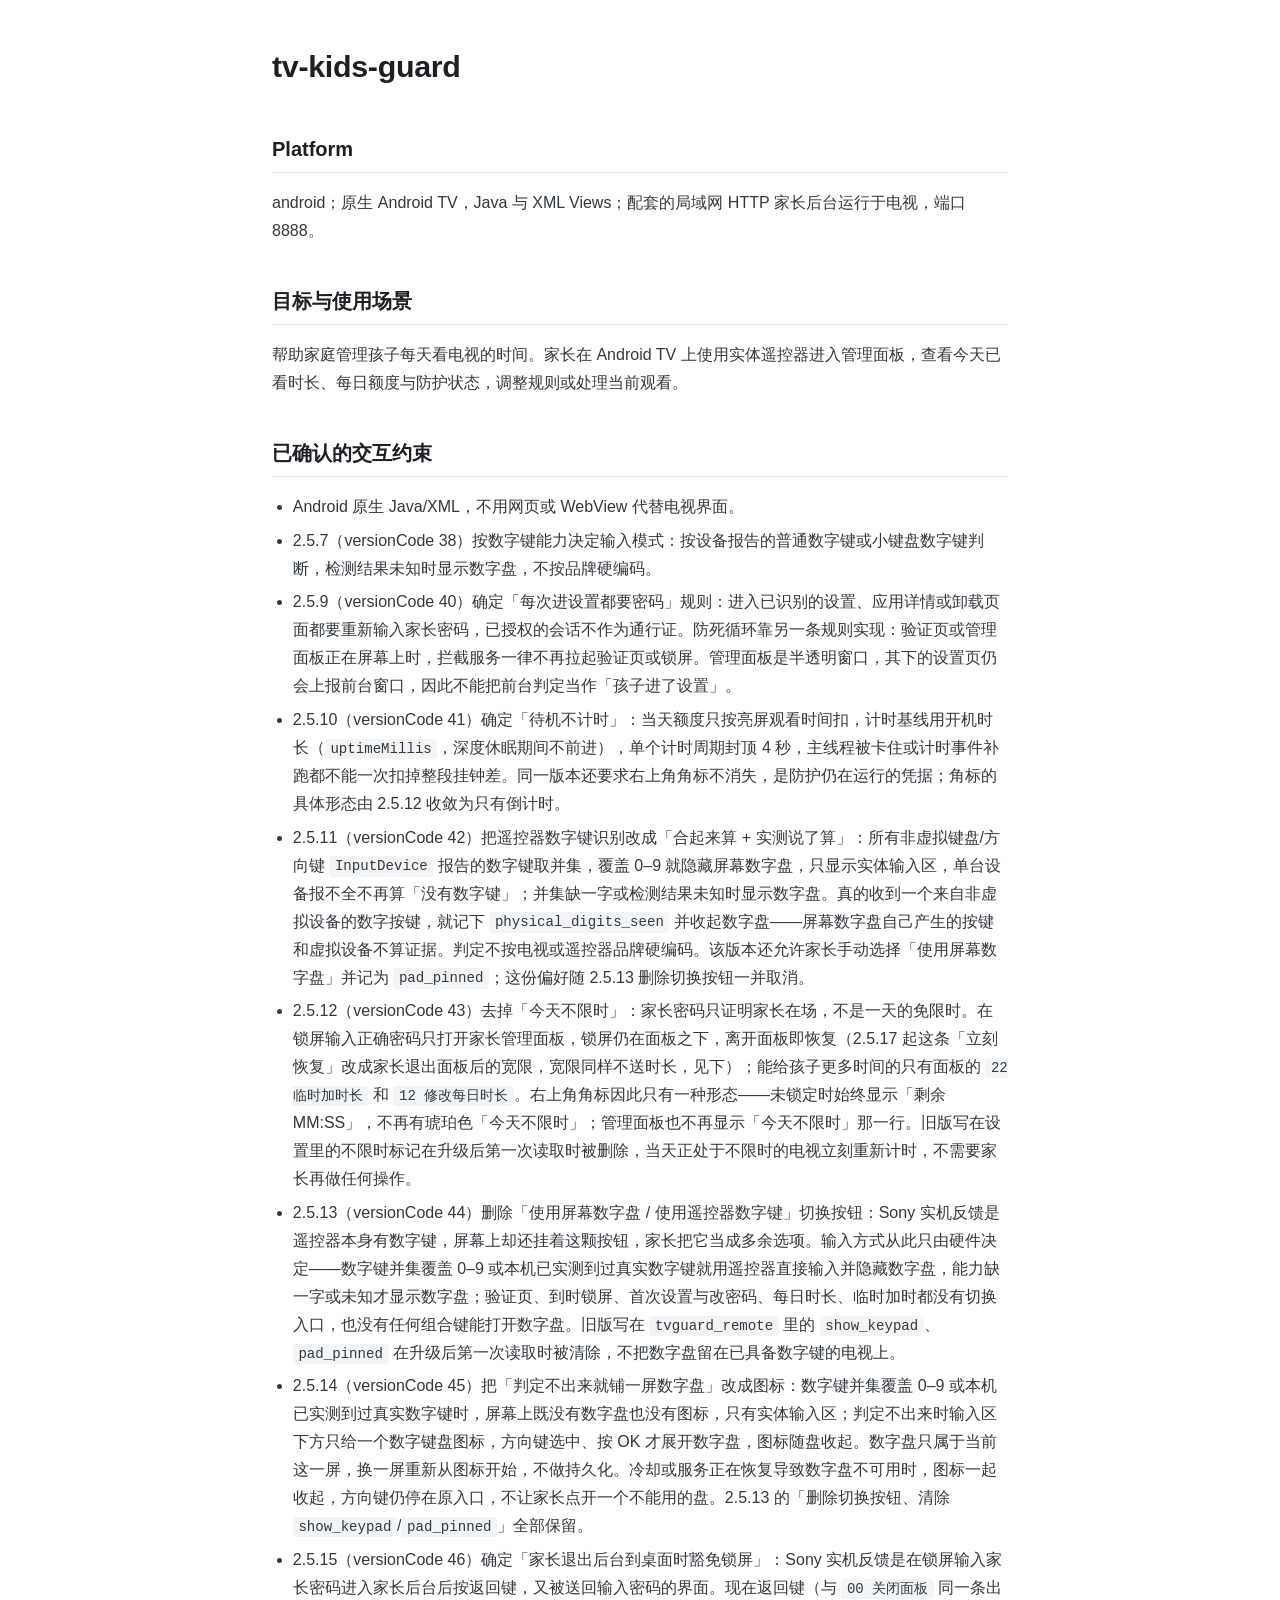
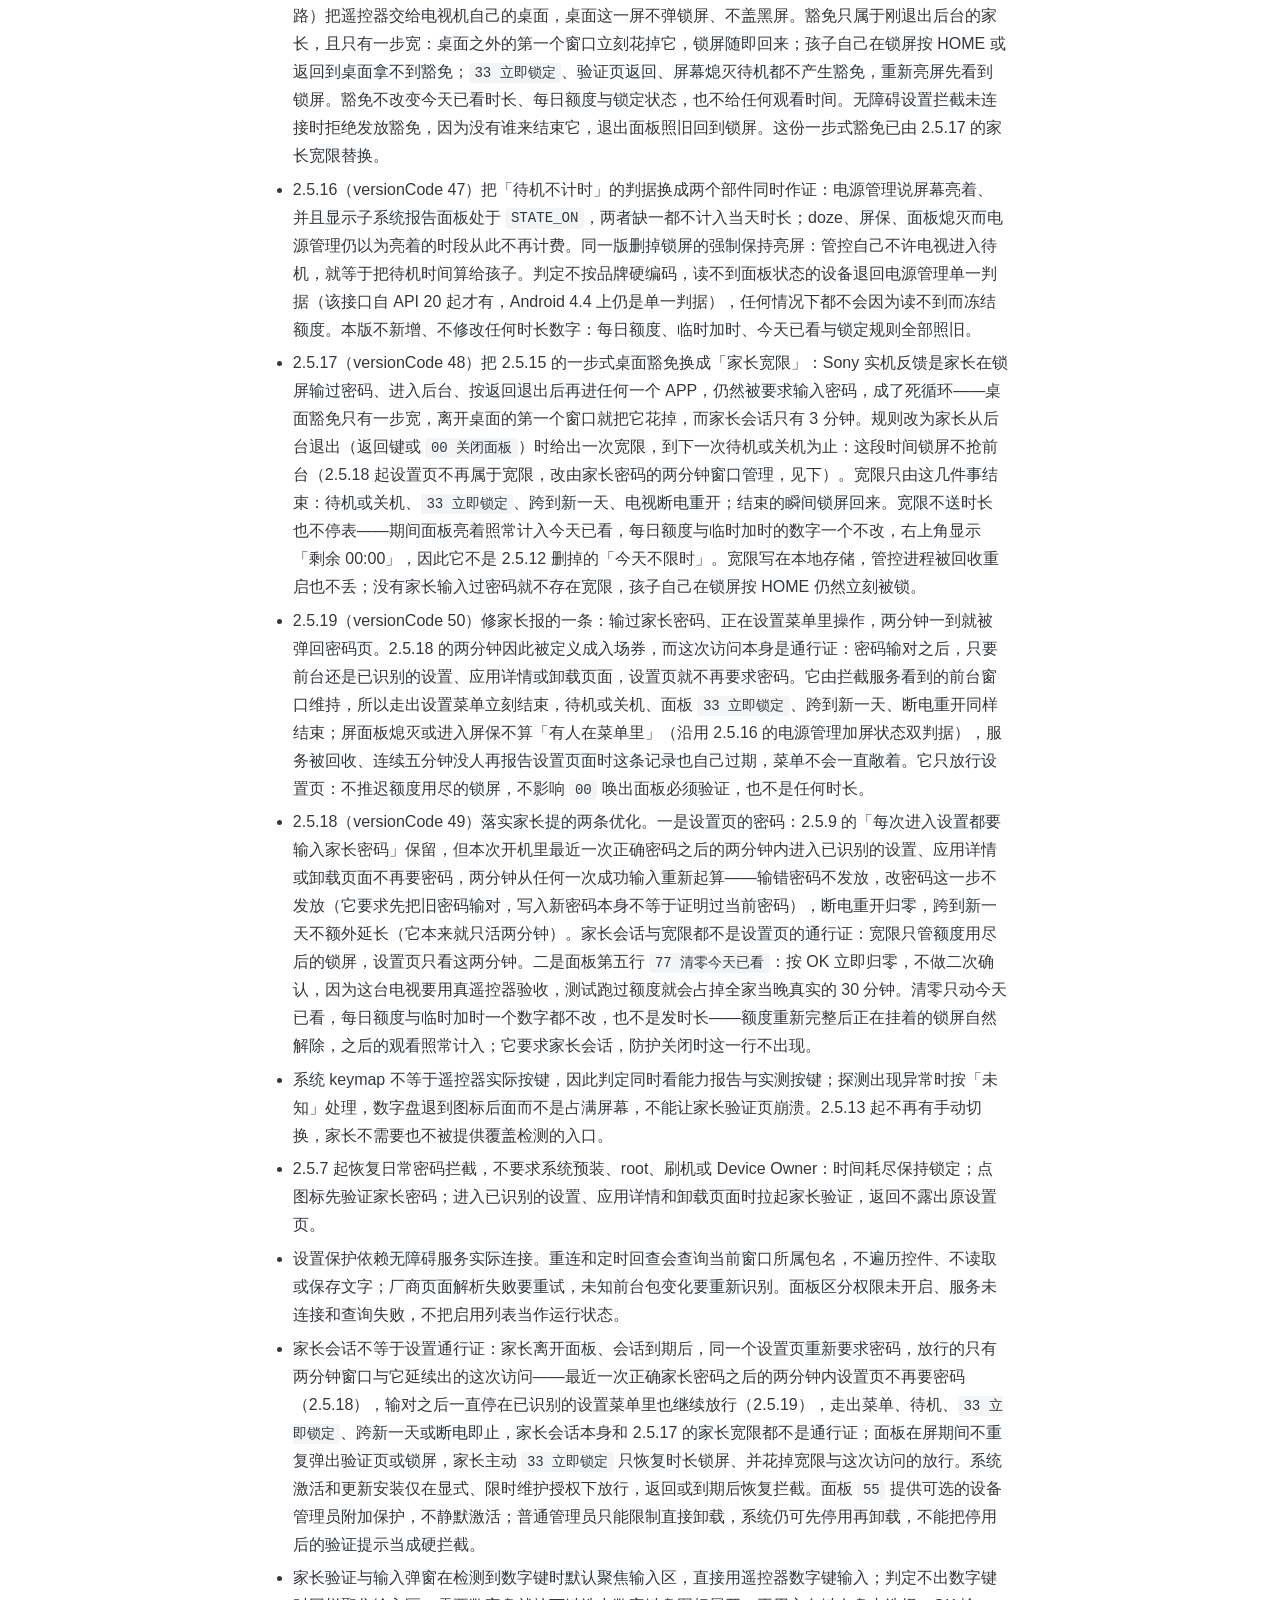
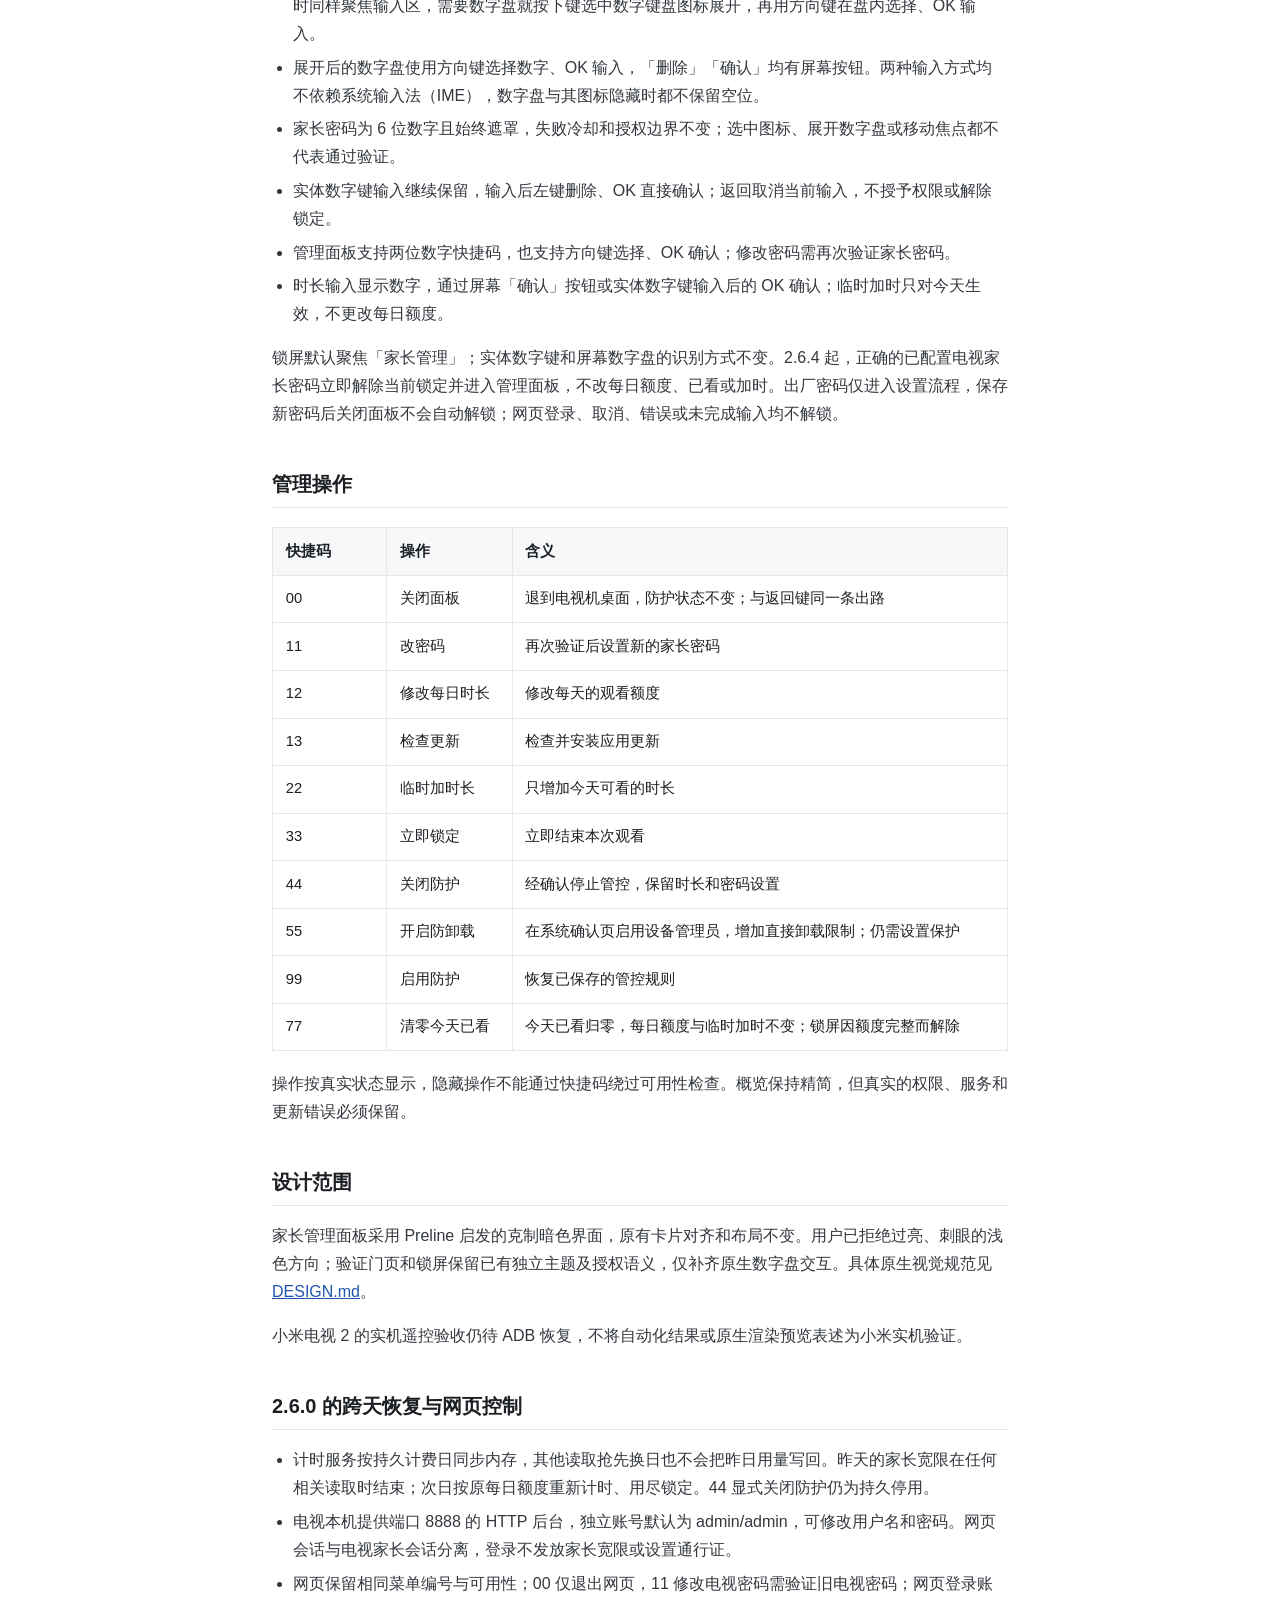
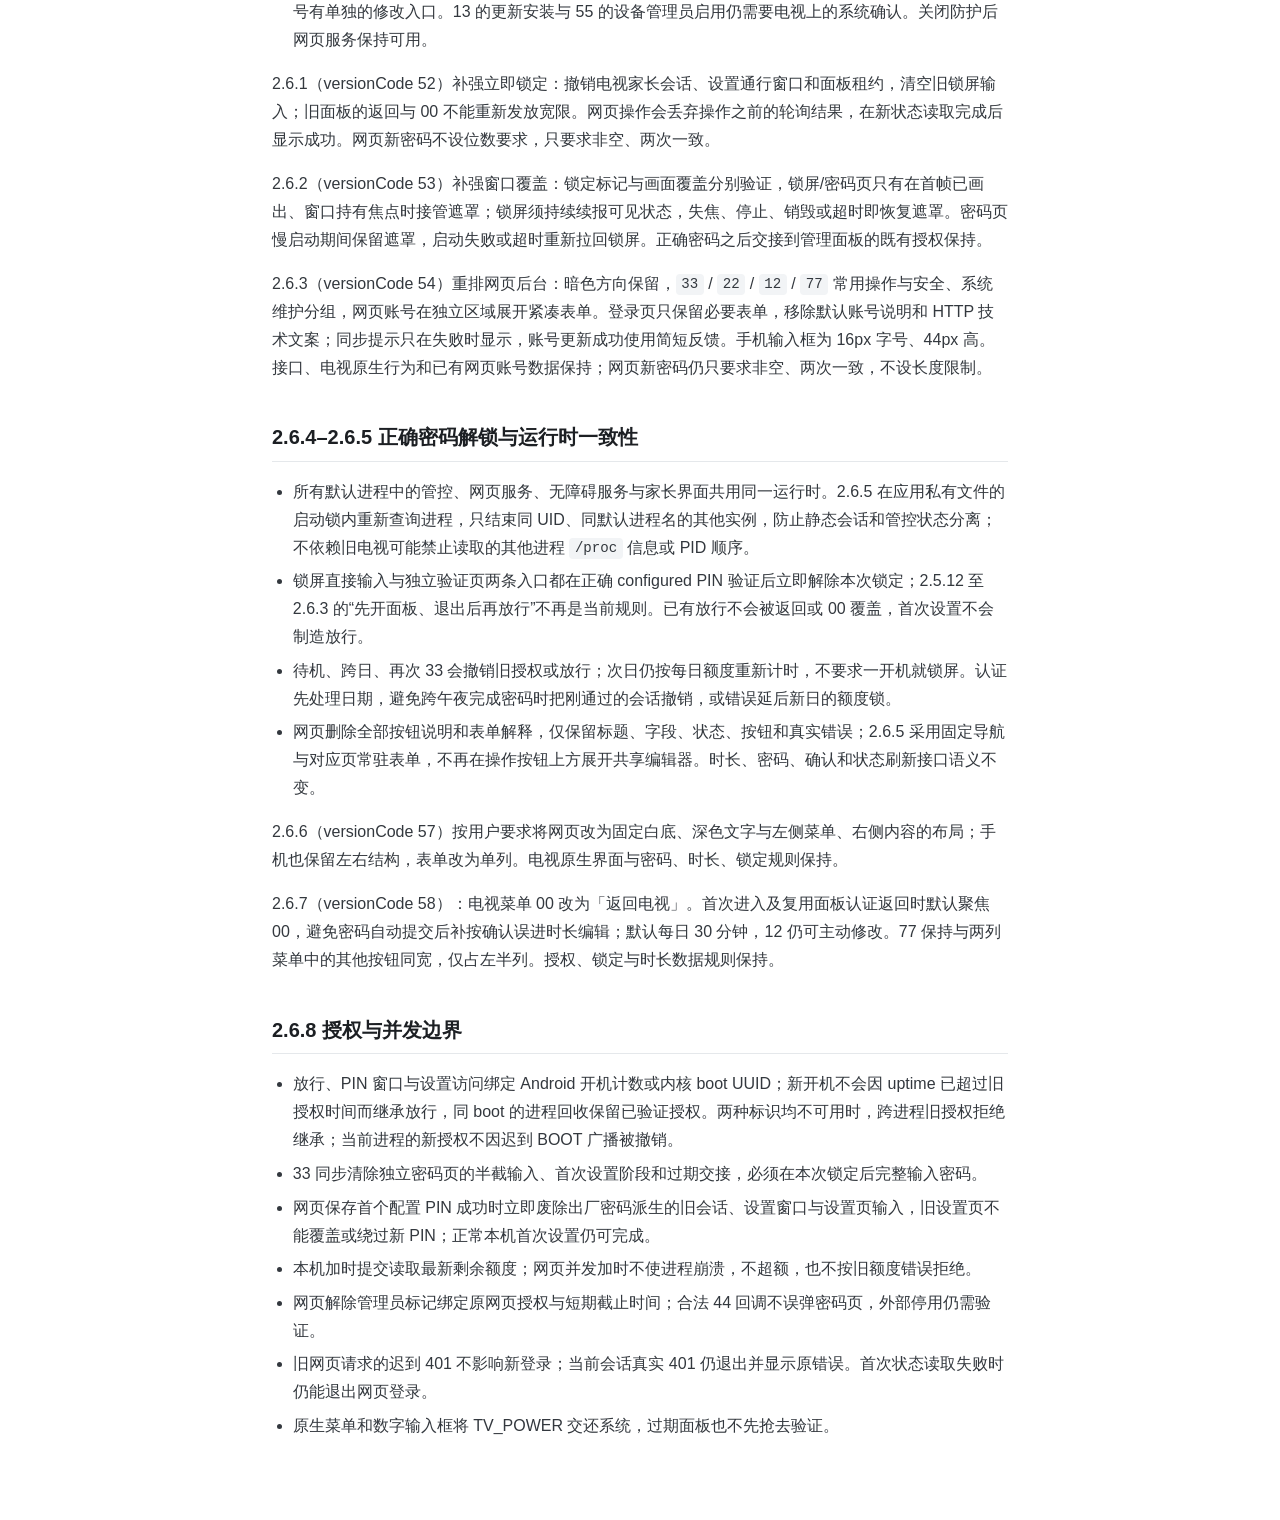
==== commit c4ec43ef: "feat: release 2.6.12 with shared-PIN LAN web console and lock hardening 同步 2.6.0 至 2.6.12（versionCod" ====
--- a/PRODUCT.html
+++ b/PRODUCT.html
@@ -1,15 +1,68 @@
-<!doctype html>
+<!DOCTYPE html>
 <html lang="zh-CN">
 <head>
 <meta charset="utf-8">
 <meta name="viewport" content="width=device-width, initial-scale=1">
 <title>tv-kids-guard</title>
-<style>html{color-scheme:dark}body{margin:0;background:#10151e;color:#e8edf5;font:16px/1.8 sans-serif}main{max-width:960px;margin:auto;padding:32px 24px 64px}h1{font-size:28px;line-height:1.35}h2{font-size:22px;margin-top:32px}p,li{overflow-wrap:anywhere}li+li{margin-top:8px}a{color:#9ab9ff}a:focus-visible,summary:focus-visible{outline:2px solid #9ab9ff;outline-offset:4px}code,pre{font-family:monospace;font-size:.9em}code{background:#1b2432;padding:2px 4px;border-radius:4px}details{padding:12px 16px;background:#1b2432;border:1px solid #354154;border-radius:10px}summary{cursor:pointer}pre{overflow:auto;line-height:1.5}.table-wrap{overflow:auto}table{border-collapse:collapse;width:100%}th,td{padding:8px 12px;border:1px solid #354154;text-align:left}footer{margin-top:40px;color:#a5b1c4;font-size:14px}@media(max-width:600px){main{padding:20px 16px 40px}h1{font-size:25px}}@media print{html{color-scheme:light}body{background:white;color:black;font-size:11pt}main{max-width:none;padding:0}a{color:inherit}code,details{background:transparent}pre{white-space:pre-wrap}h2{break-after:avoid}li,tr{break-inside:avoid}details{display:none}footer{color:#444}}</style>
+<style>
+  :root { color-scheme: light dark; }
+  body {
+    margin: 0 auto; max-width: 46rem; padding: 2.5rem 1.25rem 4rem;
+    font: 16px/1.75 -apple-system, "PingFang SC", "Microsoft YaHei", "Helvetica Neue", sans-serif;
+    color: #1c1f23; background: #fff;
+  }
+  h1 { font-size: 1.9rem; margin: 0 0 1.2rem; letter-spacing: -0.01em; }
+  h2 { font-size: 1.25rem; margin: 2.4rem 0 .8rem; padding-bottom: .35rem; border-bottom: 1px solid #e5e8eb; }
+  h3 { font-size: 1.05rem; margin: 1.6rem 0 .5rem; }
+  p, li { color: #33383e; }
+  a { color: #2057ad; overflow-wrap: anywhere; }
+  img { display: block; max-width: 100%; height: auto; border-radius: 8px; }
+  .table-scroll { overflow-x: auto; margin: 1.2rem 0; }
+  table { width: 100%; border-collapse: collapse; text-align: left; font-size: .92em; }
+  th, td { min-width: 5rem; padding: .65rem .8rem; border: 1px solid #e5e8eb; vertical-align: top; }
+  th { background: #f6f8fa; }
+  code {
+    font-family: ui-monospace, SFMono-Regular, Menlo, Consolas, monospace;
+    font-size: .88em; background: #f2f4f6; padding: .15em .4em; border-radius: 4px;
+  }
+  pre {
+    background: #f6f8fa; border: 1px solid #e5e8eb; border-radius: 8px;
+    padding: 1rem 1.1rem; overflow-x: auto; line-height: 1.6;
+  }
+  pre code { background: none; padding: 0; font-size: .85em; }
+  ul { padding-left: 1.3rem; }
+  li { margin: .35rem 0; }
+  strong { color: #14181c; }
+  @media (prefers-color-scheme: dark) {
+    body { color: #e6e9ec; background: #14171a; }
+    p, li { color: #c3c9d0; }
+    strong { color: #fff; }
+    a { color: #9bbaff; }
+    th, td { border-color: #2a3037; }
+    th { background: #1b1f24; }
+    h2 { border-color: #2a3037; }
+    code { background: #23282e; color: #e6e9ec; }
+    pre { background: #1b1f24; border-color: #2a3037; }
+  }
+  @media print {
+    :root { color-scheme: light; }
+    body { max-width: none; padding: 0; color: #000; background: #fff; }
+    p, li, strong, a { color: #000; }
+    code, pre, th { color: #000; background: #f6f8fa; }
+    h2, th, td, pre { border-color: #ccc; }
+    .table-scroll { overflow: visible; }
+    th, td { min-width: 0; }
+    pre { white-space: pre-wrap; overflow-wrap: anywhere; }
+    pre, img, tr { page-break-inside: avoid; }
+    h2, h3 { page-break-after: avoid; }
+  }
+</style>
 </head>
-<body><main>
+<body>
+
 <h1>tv-kids-guard</h1>
 <h2>Platform</h2>
-<p>android；原生 Android TV，Java 与 XML Views。</p>
+<p>android；原生 Android TV，Java 与 XML Views；配套的局域网 HTTP 家长后台运行于电视，端口 8888。</p>
 <h2>目标与使用场景</h2>
 <p>帮助家庭管理孩子每天看电视的时间。家长在 Android TV 上使用实体遥控器进入管理面板，查看今天已看时长、每日额度与防护状态，调整规则或处理当前观看。</p>
 <h2>已确认的交互约束</h2>
@@ -38,9 +91,9 @@
   <li>管理面板支持两位数字快捷码，也支持方向键选择、OK 确认；修改密码需再次验证家长密码。</li>
   <li>时长输入显示数字，通过屏幕「确认」按钮或实体数字键输入后的 OK 确认；临时加时只对今天生效，不更改每日额度。</li>
 </ul>
-<p>锁屏默认聚焦「家长管理」按钮，按 OK 进入家长验证，验证成功后仅打开管理面板。从该按钮出发，数字键已检测到时屏幕上没有数字盘也没有图标，直接按数字键即可，锁屏在任何焦点位置都收得到数字；判定不出来时，按方向下或右选中数字键盘图标，按 OK 才展开数字盘。在锁屏直接输入家长密码并确认同样只打开管理面板：不送出一天的时长，锁屏仍在面板之下，返回取消输入也不会解除锁定。</p>
+<p>锁屏默认聚焦「家长管理」；实体数字键和屏幕数字盘的识别方式不变。2.6.4 起，正确的已配置电视家长密码立即解除当前锁定并进入管理面板，不改每日额度、已看或加时。出厂密码仅进入设置流程，保存新密码后关闭面板不会自动解锁；网页登录、取消、错误或未完成输入均不解锁。</p>
 <h2>管理操作</h2>
-<div class="table-wrap" tabindex="0"><table><thead><tr>
+<div class="table-scroll" tabindex="0"><table><thead><tr>
 <th scope="col">快捷码</th>
 <th scope="col">操作</th>
 <th scope="col">含义</th>
@@ -54,12 +107,40 @@
 <tr><td>44</td><td>关闭防护</td><td>经确认停止管控，保留时长和密码设置</td></tr>
 <tr><td>55</td><td>开启防卸载</td><td>在系统确认页启用设备管理员，增加直接卸载限制；仍需设置保护</td></tr>
 <tr><td>99</td><td>启用防护</td><td>恢复已保存的管控规则</td></tr>
-<tr><td> 77 </td><td> 清零今天已看 </td><td> 今天已看归零，每日额度与临时加时不变；锁屏因额度完整而解除 </td></tr>
+<tr><td>77</td><td>清零今天已看</td><td>今天已看归零，每日额度与临时加时不变；锁屏因额度完整而解除</td></tr>
 </tbody></table></div>
 <p>操作按真实状态显示，隐藏操作不能通过快捷码绕过可用性检查。概览保持精简，但真实的权限、服务和更新错误必须保留。</p>
 <h2>设计范围</h2>
 <p>家长管理面板采用 Preline 启发的克制暗色界面，原有卡片对齐和布局不变。用户已拒绝过亮、刺眼的浅色方向；验证门页和锁屏保留已有独立主题及授权语义，仅补齐原生数字盘交互。具体原生视觉规范见 <a href="DESIGN.md">DESIGN.md</a>。</p>
 <p>小米电视 2 的实机遥控验收仍待 ADB 恢复，不将自动化结果或原生渲染预览表述为小米实机验证。</p>
-<footer>本文是 <a href="PRODUCT.md">PRODUCT.md</a> 的独立 HTML 阅读与打印版本，不是应用界面。</footer>
-</main></body>
+<h2>2.6.0 的跨天恢复与网页控制</h2>
+<ul>
+  <li>计时服务按持久计费日同步内存，其他读取抢先换日也不会把昨日用量写回。昨天的家长宽限在任何相关读取时结束；次日按原每日额度重新计时、用尽锁定。44 显式关闭防护仍为持久停用。</li>
+  <li>电视本机提供端口 8888 的 HTTP 后台，独立账号默认为 admin/admin，可修改用户名和密码。网页会话与电视家长会话分离，登录不发放家长宽限或设置通行证。</li>
+  <li>网页保留相同菜单编号与可用性；00 仅退出网页，11 修改电视密码需验证旧电视密码；网页登录账号有单独的修改入口。13 的更新安装与 55 的设备管理员启用仍需要电视上的系统确认。关闭防护后网页服务保持可用。</li>
+</ul>
+<p>2.6.1（versionCode 52）补强立即锁定：撤销电视家长会话、设置通行窗口和面板租约，清空旧锁屏输入；旧面板的返回与 00 不能重新发放宽限。网页操作会丢弃操作之前的轮询结果，在新状态读取完成后显示成功。网页新密码不设位数要求，只要求非空、两次一致。</p>
+<p>2.6.2（versionCode 53）补强窗口覆盖：锁定标记与画面覆盖分别验证，锁屏/密码页只有在首帧已画出、窗口持有焦点时接管遮罩；锁屏须持续续报可见状态，失焦、停止、销毁或超时即恢复遮罩。密码页慢启动期间保留遮罩，启动失败或超时重新拉回锁屏。正确密码之后交接到管理面板的既有授权保持。</p>
+<p>2.6.3（versionCode 54）重排网页后台：暗色方向保留，<code>33</code> / <code>22</code> / <code>12</code> / <code>77</code> 常用操作与安全、系统维护分组，网页账号在独立区域展开紧凑表单。登录页只保留必要表单，移除默认账号说明和 HTTP 技术文案；同步提示只在失败时显示，账号更新成功使用简短反馈。手机输入框为 16px 字号、44px 高。接口、电视原生行为和已有网页账号数据保持；网页新密码仍只要求非空、两次一致，不设长度限制。</p>
+<h2>2.6.4–2.6.5 正确密码解锁与运行时一致性</h2>
+<ul>
+  <li>所有默认进程中的管控、网页服务、无障碍服务与家长界面共用同一运行时。2.6.5 在应用私有文件的启动锁内重新查询进程，只结束同 UID、同默认进程名的其他实例，防止静态会话和管控状态分离；不依赖旧电视可能禁止读取的其他进程 <code>/proc</code> 信息或 PID 顺序。</li>
+  <li>锁屏直接输入与独立验证页两条入口都在正确 configured PIN 验证后立即解除本次锁定；2.5.12 至 2.6.3 的“先开面板、退出后再放行”不再是当前规则。已有放行不会被返回或 00 覆盖，首次设置不会制造放行。</li>
+  <li>待机、跨日、再次 33 会撤销旧授权或放行；次日仍按每日额度重新计时，不要求一开机就锁屏。认证先处理日期，避免跨午夜完成密码时把刚通过的会话撤销，或错误延后新日的额度锁。</li>
+  <li>网页删除全部按钮说明和表单解释，仅保留标题、字段、状态、按钮和真实错误；2.6.5 采用固定导航与对应页常驻表单，不再在操作按钮上方展开共享编辑器。时长、密码、确认和状态刷新接口语义不变。</li>
+</ul>
+<p>2.6.6（versionCode 57）按用户要求将网页改为固定白底、深色文字与左侧菜单、右侧内容的布局；手机也保留左右结构，表单改为单列。电视原生界面与密码、时长、锁定规则保持。</p>
+<p>2.6.7（versionCode 58）：电视菜单 00 改为「返回电视」。首次进入及复用面板认证返回时默认聚焦 00，避免密码自动提交后补按确认误进时长编辑；默认每日 30 分钟，12 仍可主动修改。77 保持与两列菜单中的其他按钮同宽，仅占左半列。授权、锁定与时长数据规则保持。</p>
+<h2>2.6.8 授权与并发边界</h2>
+<ul>
+  <li>放行、PIN 窗口与设置访问绑定 Android 开机计数或内核 boot UUID；新开机不会因 uptime 已超过旧授权时间而继承放行，同 boot 的进程回收保留已验证授权。两种标识均不可用时，跨进程旧授权拒绝继承；当前进程的新授权不因迟到 BOOT 广播被撤销。</li>
+  <li>33 同步清除独立密码页的半截输入、首次设置阶段和过期交接，必须在本次锁定后完整输入密码。</li>
+  <li>网页保存首个配置 PIN 成功时立即废除出厂密码派生的旧会话、设置窗口与设置页输入，旧设置页不能覆盖或绕过新 PIN；正常本机首次设置仍可完成。</li>
+  <li>本机加时提交读取最新剩余额度；网页并发加时不使进程崩溃，不超额，也不按旧额度错误拒绝。</li>
+  <li>网页解除管理员标记绑定原网页授权与短期截止时间；合法 44 回调不误弹密码页，外部停用仍需验证。</li>
+  <li>旧网页请求的迟到 401 不影响新登录；当前会话真实 401 仍退出并显示原错误。首次状态读取失败时仍能退出网页登录。</li>
+  <li>原生菜单和数字输入框将 TV_POWER 交还系统，过期面板也不先抢去验证。</li>
+</ul>
+
+</body>
 </html>
